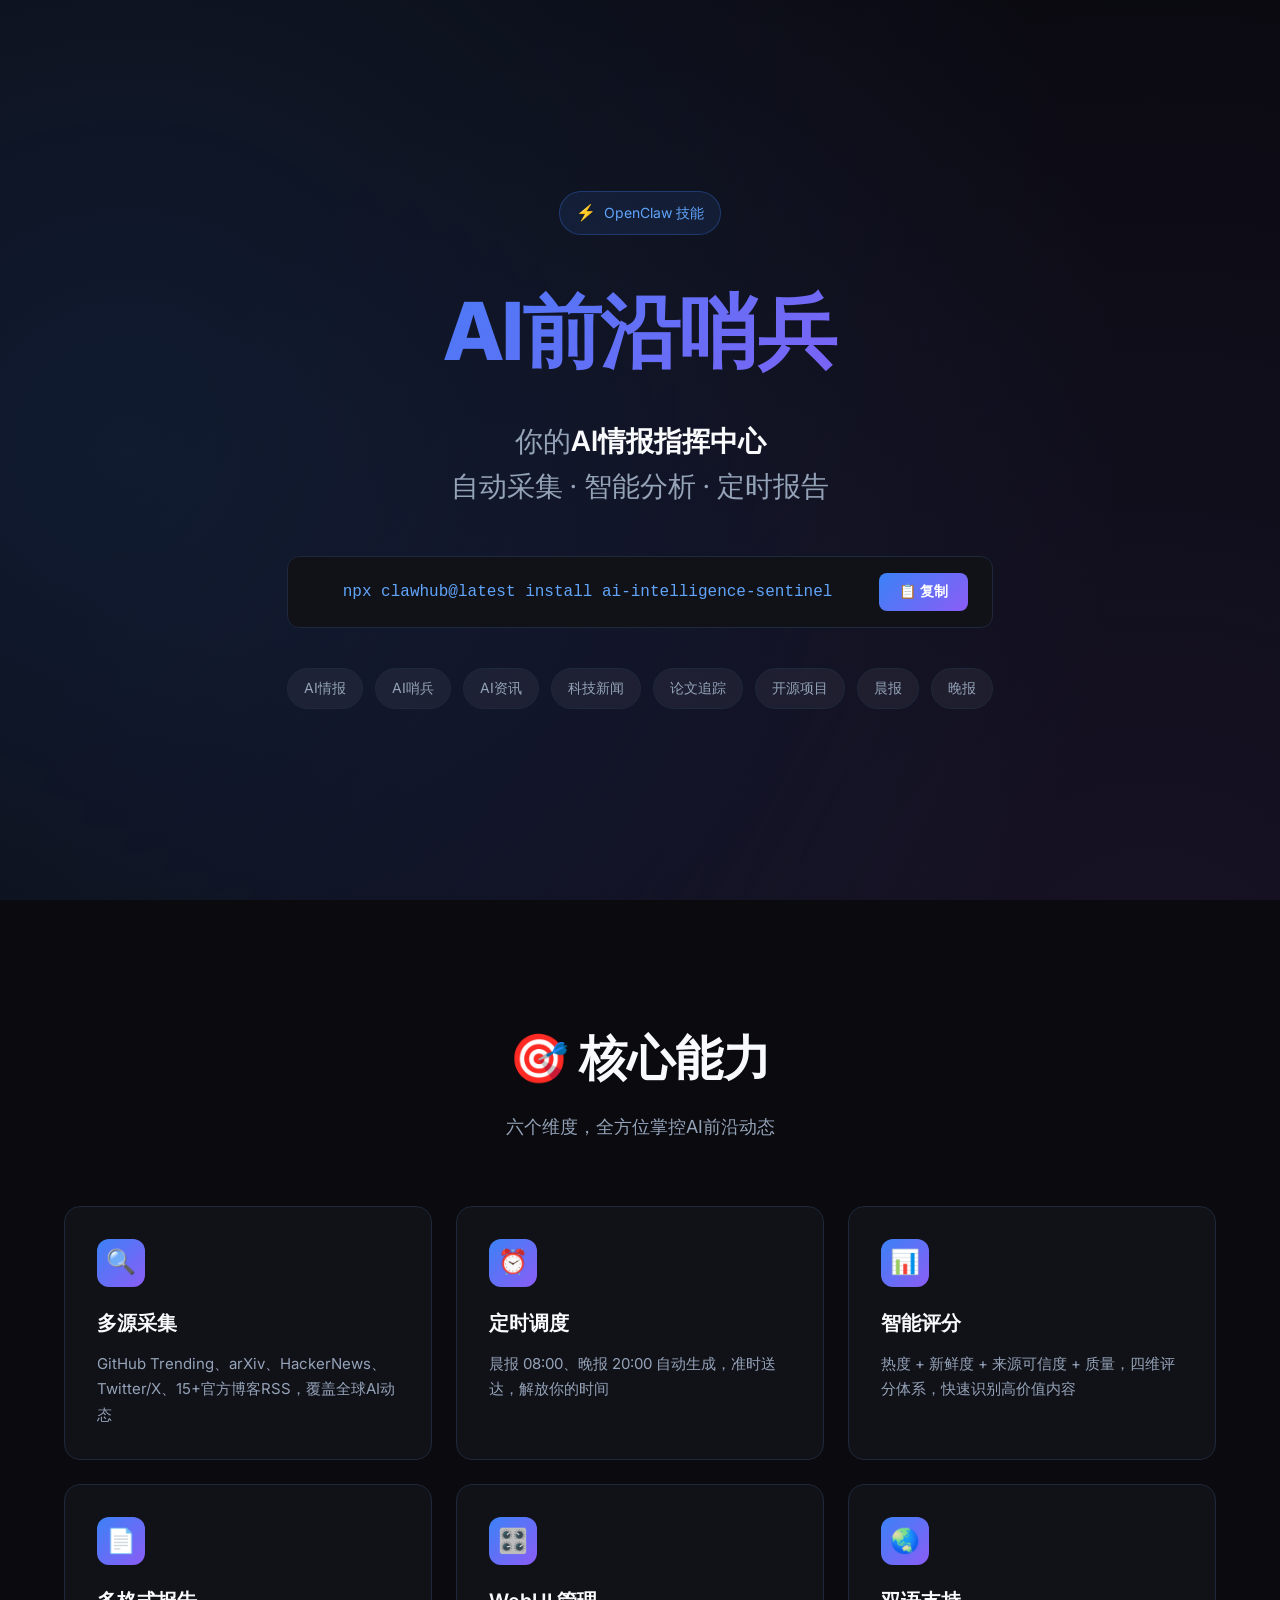
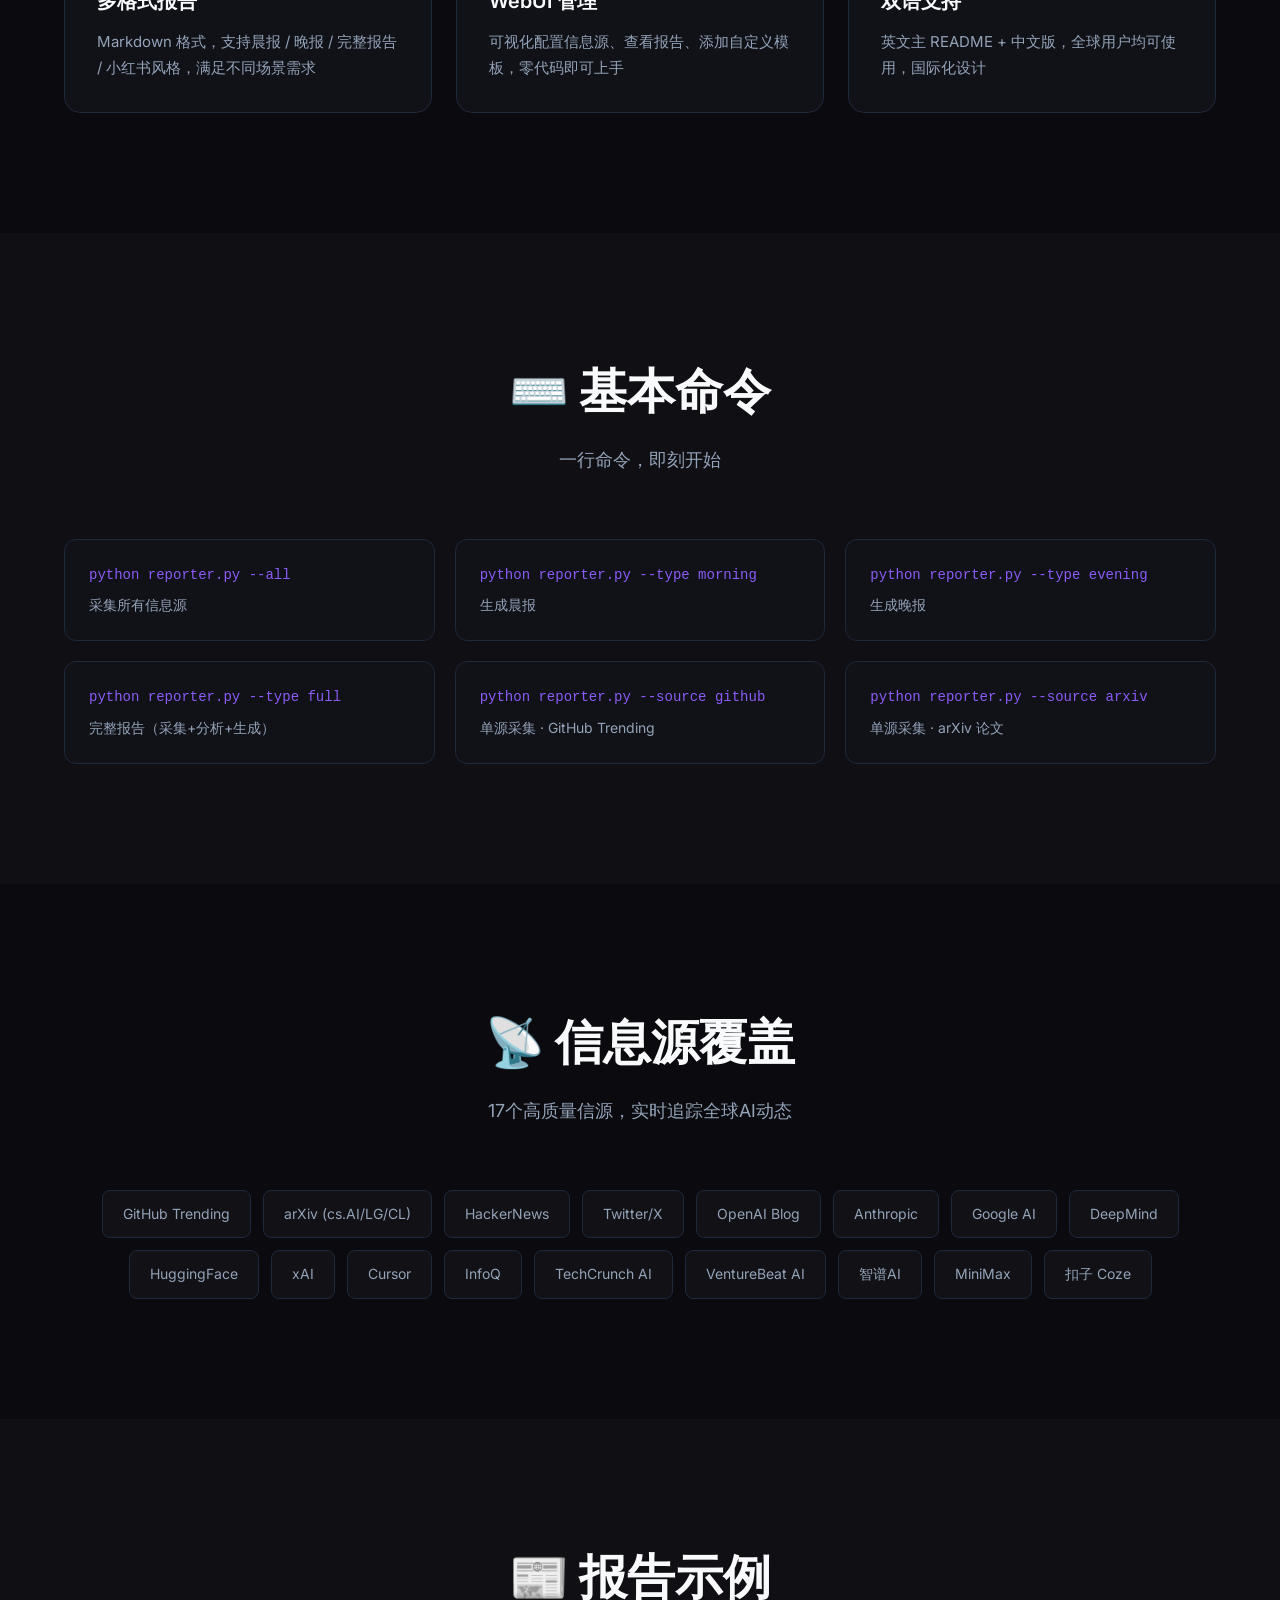
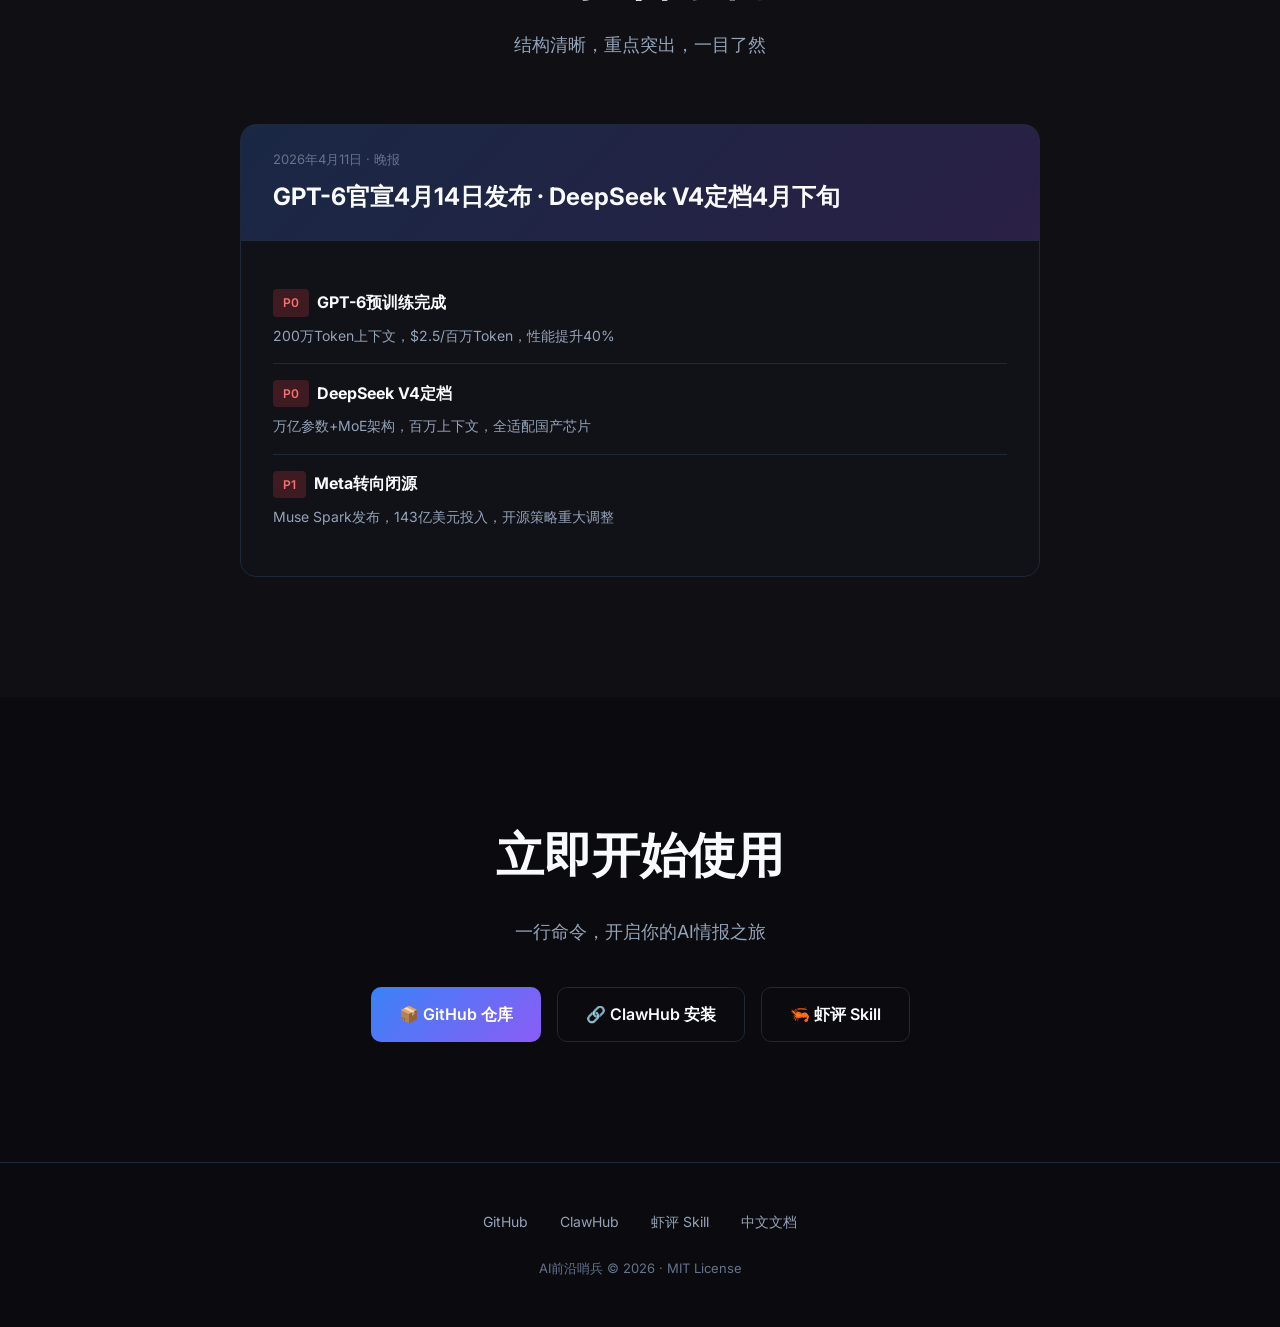
==== docs/index.html @ e9c7ef4a "feat: 添加大师级设计展示页 - 深色科技风格，蓝紫渐变主题 - 响应式布局，移动端适配 - 交互细节：复制按钮、滚动渐入动画 - 面向多角色：CEO看价值、产品看功能、开发看命令 - 报告示例预" ====
<!DOCTYPE html>
<html lang="zh-CN">
<head>
    <meta charset="UTF-8">
    <meta name="viewport" content="width=device-width, initial-scale=1.0">
    <title>AI前沿哨兵 - 你的AI情报指挥中心</title>
    <link rel="preconnect" href="https://fonts.googleapis.com">
    <link rel="preconnect" href="https://fonts.gstatic.com" crossorigin>
    <link href="https://fonts.googleapis.com/css2?family=Inter:wght@400;500;600;700;800&display=swap" rel="stylesheet">
    <style>
        * {
            margin: 0;
            padding: 0;
            box-sizing: border-box;
        }

        :root {
            --primary: #3b82f6;
            --primary-light: #60a5fa;
            --accent: #8b5cf6;
            --bg-dark: #0a0a0f;
            --bg-card: #111118;
            --bg-card-hover: #1a1a24;
            --text-primary: #f8fafc;
            --text-secondary: #94a3b8;
            --text-muted: #64748b;
            --border: #1e293b;
            --gradient: linear-gradient(135deg, #3b82f6 0%, #8b5cf6 100%);
        }

        body {
            font-family: 'Inter', -apple-system, BlinkMacSystemFont, 'Segoe UI', sans-serif;
            background: var(--bg-dark);
            color: var(--text-primary);
            line-height: 1.6;
            overflow-x: hidden;
        }

        /* Animated background */
        .bg-gradient {
            position: fixed;
            top: 0;
            left: 0;
            width: 100%;
            height: 100%;
            pointer-events: none;
            z-index: 0;
            overflow: hidden;
        }

        .bg-gradient::before {
            content: '';
            position: absolute;
            top: -50%;
            left: -50%;
            width: 200%;
            height: 200%;
            background: radial-gradient(circle at 30% 50%, rgba(59, 130, 246, 0.15) 0%, transparent 50%),
                        radial-gradient(circle at 70% 80%, rgba(139, 92, 246, 0.1) 0%, transparent 50%);
            animation: rotate 30s linear infinite;
        }

        @keyframes rotate {
            from { transform: rotate(0deg); }
            to { transform: rotate(360deg); }
        }

        /* Container */
        .container {
            max-width: 1200px;
            margin: 0 auto;
            padding: 0 24px;
            position: relative;
            z-index: 1;
        }

        /* Hero Section */
        .hero {
            min-height: 100vh;
            display: flex;
            flex-direction: column;
            justify-content: center;
            align-items: center;
            text-align: center;
            padding: 80px 0;
        }

        .hero-badge {
            display: inline-flex;
            align-items: center;
            gap: 8px;
            padding: 8px 16px;
            background: rgba(59, 130, 246, 0.1);
            border: 1px solid rgba(59, 130, 246, 0.3);
            border-radius: 9999px;
            font-size: 14px;
            color: var(--primary-light);
            margin-bottom: 32px;
            animation: fadeInUp 0.6s ease-out;
        }

        .hero-badge::before {
            content: '⚡';
            font-size: 16px;
        }

        .hero h1 {
            font-size: clamp(48px, 8vw, 80px);
            font-weight: 800;
            letter-spacing: -0.02em;
            margin-bottom: 24px;
            background: var(--gradient);
            -webkit-background-clip: text;
            -webkit-text-fill-color: transparent;
            background-clip: text;
            animation: fadeInUp 0.6s ease-out 0.1s both;
        }

        .hero-subtitle {
            font-size: clamp(20px, 3vw, 28px);
            color: var(--text-secondary);
            margin-bottom: 48px;
            animation: fadeInUp 0.6s ease-out 0.2s both;
        }

        .hero-subtitle span {
            color: var(--text-primary);
            font-weight: 600;
        }

        /* Install Command */
        .install-command {
            background: var(--bg-card);
            border: 1px solid var(--border);
            border-radius: 12px;
            padding: 16px 24px;
            display: flex;
            align-items: center;
            gap: 16px;
            margin-bottom: 40px;
            animation: fadeInUp 0.6s ease-out 0.3s both;
            transition: all 0.3s ease;
        }

        .install-command:hover {
            border-color: var(--primary);
            box-shadow: 0 0 30px rgba(59, 130, 246, 0.2);
        }

        .install-command code {
            font-family: 'SF Mono', Monaco, 'Courier New', monospace;
            font-size: 16px;
            color: var(--primary-light);
            flex: 1;
        }

        .copy-btn {
            background: var(--gradient);
            border: none;
            color: white;
            padding: 10px 20px;
            border-radius: 8px;
            font-size: 14px;
            font-weight: 600;
            cursor: pointer;
            transition: all 0.3s ease;
            display: flex;
            align-items: center;
            gap: 6px;
        }

        .copy-btn:hover {
            transform: translateY(-2px);
            box-shadow: 0 8px 20px rgba(59, 130, 246, 0.3);
        }

        .copy-btn.copied {
            background: #10b981;
        }

        /* Tags */
        .tags {
            display: flex;
            flex-wrap: wrap;
            gap: 12px;
            justify-content: center;
            animation: fadeInUp 0.6s ease-out 0.4s both;
        }

        .tag {
            padding: 8px 16px;
            background: rgba(255, 255, 255, 0.05);
            border: 1px solid var(--border);
            border-radius: 9999px;
            font-size: 14px;
            color: var(--text-secondary);
            transition: all 0.3s ease;
        }

        .tag:hover {
            background: rgba(59, 130, 246, 0.1);
            border-color: var(--primary);
            color: var(--primary-light);
        }

        /* Section */
        .section {
            padding: 120px 0;
        }

        .section-title {
            text-align: center;
            margin-bottom: 64px;
        }

        .section-title h2 {
            font-size: clamp(32px, 5vw, 48px);
            font-weight: 700;
            margin-bottom: 16px;
        }

        .section-title p {
            color: var(--text-secondary);
            font-size: 18px;
        }

        /* Features Grid */
        .features-grid {
            display: grid;
            grid-template-columns: repeat(auto-fit, minmax(320px, 1fr));
            gap: 24px;
        }

        .feature-card {
            background: var(--bg-card);
            border: 1px solid var(--border);
            border-radius: 16px;
            padding: 32px;
            transition: all 0.3s ease;
            position: relative;
            overflow: hidden;
        }

        .feature-card::before {
            content: '';
            position: absolute;
            top: 0;
            left: 0;
            right: 0;
            height: 3px;
            background: var(--gradient);
            transform: scaleX(0);
            transition: transform 0.3s ease;
        }

        .feature-card:hover {
            background: var(--bg-card-hover);
            border-color: rgba(59, 130, 246, 0.3);
            transform: translateY(-4px);
        }

        .feature-card:hover::before {
            transform: scaleX(1);
        }

        .feature-icon {
            width: 48px;
            height: 48px;
            background: var(--gradient);
            border-radius: 12px;
            display: flex;
            align-items: center;
            justify-content: center;
            font-size: 24px;
            margin-bottom: 20px;
        }

        .feature-card h3 {
            font-size: 20px;
            font-weight: 600;
            margin-bottom: 12px;
        }

        .feature-card p {
            color: var(--text-secondary);
            font-size: 15px;
            line-height: 1.7;
        }

        /* Commands */
        .commands-grid {
            display: grid;
            grid-template-columns: repeat(auto-fit, minmax(280px, 1fr));
            gap: 20px;
        }

        .command-item {
            background: var(--bg-card);
            border: 1px solid var(--border);
            border-radius: 12px;
            padding: 24px;
            transition: all 0.3s ease;
        }

        .command-item:hover {
            border-color: var(--primary);
        }

        .command-item code {
            display: block;
            font-family: 'SF Mono', Monaco, 'Courier New', monospace;
            font-size: 14px;
            color: var(--accent);
            margin-bottom: 8px;
        }

        .command-item p {
            color: var(--text-secondary);
            font-size: 14px;
        }

        /* Sources */
        .sources {
            display: flex;
            flex-wrap: wrap;
            gap: 12px;
            justify-content: center;
            margin-top: 48px;
        }

        .source-badge {
            padding: 12px 20px;
            background: rgba(255, 255, 255, 0.03);
            border: 1px solid var(--border);
            border-radius: 8px;
            font-size: 14px;
            color: var(--text-secondary);
            transition: all 0.3s ease;
        }

        .source-badge:hover {
            background: rgba(59, 130, 246, 0.1);
            border-color: var(--primary);
            color: var(--text-primary);
        }

        /* Report Preview */
        .report-preview {
            background: var(--bg-card);
            border: 1px solid var(--border);
            border-radius: 16px;
            overflow: hidden;
            max-width: 800px;
            margin: 0 auto;
        }

        .report-header {
            background: linear-gradient(135deg, rgba(59, 130, 246, 0.2), rgba(139, 92, 246, 0.2));
            padding: 24px 32px;
            border-bottom: 1px solid var(--border);
        }

        .report-date {
            font-size: 13px;
            color: var(--text-muted);
            margin-bottom: 8px;
        }

        .report-title {
            font-size: 24px;
            font-weight: 700;
        }

        .report-content {
            padding: 32px;
        }

        .report-item {
            padding: 16px 0;
            border-bottom: 1px solid var(--border);
        }

        .report-item:last-child {
            border-bottom: none;
        }

        .report-item h4 {
            font-size: 16px;
            margin-bottom: 8px;
            display: flex;
            align-items: center;
            gap: 8px;
        }

        .report-item p {
            color: var(--text-secondary);
            font-size: 14px;
            line-height: 1.6;
        }

        .priority-badge {
            display: inline-block;
            padding: 4px 10px;
            background: rgba(239, 68, 68, 0.2);
            color: #f87171;
            border-radius: 4px;
            font-size: 12px;
            font-weight: 600;
        }

        /* CTA Section */
        .cta-section {
            text-align: center;
            padding: 120px 0;
        }

        .cta-section h2 {
            font-size: clamp(32px, 5vw, 48px);
            font-weight: 700;
            margin-bottom: 24px;
        }

        .cta-section p {
            color: var(--text-secondary);
            font-size: 18px;
            margin-bottom: 40px;
        }

        .cta-buttons {
            display: flex;
            gap: 16px;
            justify-content: center;
            flex-wrap: wrap;
        }

        .btn {
            display: inline-flex;
            align-items: center;
            gap: 8px;
            padding: 14px 28px;
            border-radius: 10px;
            font-size: 16px;
            font-weight: 600;
            text-decoration: none;
            transition: all 0.3s ease;
        }

        .btn-primary {
            background: var(--gradient);
            color: white;
        }

        .btn-primary:hover {
            transform: translateY(-2px);
            box-shadow: 0 12px 30px rgba(59, 130, 246, 0.3);
        }

        .btn-secondary {
            background: transparent;
            color: var(--text-primary);
            border: 1px solid var(--border);
        }

        .btn-secondary:hover {
            background: var(--bg-card);
            border-color: var(--primary);
        }

        /* Footer */
        .footer {
            border-top: 1px solid var(--border);
            padding: 48px 0;
            text-align: center;
        }

        .footer-links {
            display: flex;
            gap: 32px;
            justify-content: center;
            margin-bottom: 24px;
            flex-wrap: wrap;
        }

        .footer-links a {
            color: var(--text-secondary);
            text-decoration: none;
            font-size: 14px;
            transition: color 0.3s ease;
        }

        .footer-links a:hover {
            color: var(--primary-light);
        }

        .footer-copy {
            color: var(--text-muted);
            font-size: 13px;
        }

        /* Animations */
        @keyframes fadeInUp {
            from {
                opacity: 0;
                transform: translateY(20px);
            }
            to {
                opacity: 1;
                transform: translateY(0);
            }
        }

        .fade-in {
            opacity: 0;
            transform: translateY(20px);
            transition: all 0.6s ease-out;
        }

        .fade-in.visible {
            opacity: 1;
            transform: translateY(0);
        }

        /* Responsive */
        @media (max-width: 768px) {
            .hero {
                padding: 60px 0;
            }

            .section {
                padding: 80px 0;
            }

            .install-command {
                flex-direction: column;
                text-align: center;
            }

            .install-command code {
                font-size: 14px;
                word-break: break-all;
            }

            .features-grid {
                grid-template-columns: 1fr;
            }

            .report-preview {
                margin: 0 -12px;
                border-radius: 0;
            }
        }
    </style>
</head>
<body>
    <div class="bg-gradient"></div>

    <!-- Hero Section -->
    <section class="hero">
        <div class="container">
            <div class="hero-badge">OpenClaw 技能</div>
            <h1>AI前沿哨兵</h1>
            <p class="hero-subtitle">
                你的<span>AI情报指挥中心</span><br>
                自动采集 · 智能分析 · 定时报告
            </p>
            <div class="install-command">
                <code>npx clawhub@latest install ai-intelligence-sentinel</code>
                <button class="copy-btn" onclick="copyCommand()">
                    <span id="copyText">📋 复制</span>
                </button>
            </div>
            <div class="tags">
                <span class="tag">AI情报</span>
                <span class="tag">AI哨兵</span>
                <span class="tag">AI资讯</span>
                <span class="tag">科技新闻</span>
                <span class="tag">论文追踪</span>
                <span class="tag">开源项目</span>
                <span class="tag">晨报</span>
                <span class="tag">晚报</span>
            </div>
        </div>
    </section>

    <!-- Features Section -->
    <section class="section">
        <div class="container">
            <div class="section-title fade-in">
                <h2>🎯 核心能力</h2>
                <p>六个维度，全方位掌控AI前沿动态</p>
            </div>
            <div class="features-grid">
                <div class="feature-card fade-in">
                    <div class="feature-icon">🔍</div>
                    <h3>多源采集</h3>
                    <p>GitHub Trending、arXiv、HackerNews、Twitter/X、15+官方博客RSS，覆盖全球AI动态</p>
                </div>
                <div class="feature-card fade-in">
                    <div class="feature-icon">⏰</div>
                    <h3>定时调度</h3>
                    <p>晨报 08:00、晚报 20:00 自动生成，准时送达，解放你的时间</p>
                </div>
                <div class="feature-card fade-in">
                    <div class="feature-icon">📊</div>
                    <h3>智能评分</h3>
                    <p>热度 + 新鲜度 + 来源可信度 + 质量，四维评分体系，快速识别高价值内容</p>
                </div>
                <div class="feature-card fade-in">
                    <div class="feature-icon">📄</div>
                    <h3>多格式报告</h3>
                    <p>Markdown 格式，支持晨报 / 晚报 / 完整报告 / 小红书风格，满足不同场景需求</p>
                </div>
                <div class="feature-card fade-in">
                    <div class="feature-icon">🎛️</div>
                    <h3>WebUI 管理</h3>
                    <p>可视化配置信息源、查看报告、添加自定义模板，零代码即可上手</p>
                </div>
                <div class="feature-card fade-in">
                    <div class="feature-icon">🌏</div>
                    <h3>双语支持</h3>
                    <p>英文主 README + 中文版，全球用户均可使用，国际化设计</p>
                </div>
            </div>
        </div>
    </section>

    <!-- Commands Section -->
    <section class="section" style="background: rgba(255,255,255,0.02);">
        <div class="container">
            <div class="section-title fade-in">
                <h2>⌨️ 基本命令</h2>
                <p>一行命令，即刻开始</p>
            </div>
            <div class="commands-grid">
                <div class="command-item fade-in">
                    <code>python reporter.py --all</code>
                    <p>采集所有信息源</p>
                </div>
                <div class="command-item fade-in">
                    <code>python reporter.py --type morning</code>
                    <p>生成晨报</p>
                </div>
                <div class="command-item fade-in">
                    <code>python reporter.py --type evening</code>
                    <p>生成晚报</p>
                </div>
                <div class="command-item fade-in">
                    <code>python reporter.py --type full</code>
                    <p>完整报告（采集+分析+生成）</p>
                </div>
                <div class="command-item fade-in">
                    <code>python reporter.py --source github</code>
                    <p>单源采集 · GitHub Trending</p>
                </div>
                <div class="command-item fade-in">
                    <code>python reporter.py --source arxiv</code>
                    <p>单源采集 · arXiv 论文</p>
                </div>
            </div>
        </div>
    </section>

    <!-- Sources Section -->
    <section class="section">
        <div class="container">
            <div class="section-title fade-in">
                <h2>📡 信息源覆盖</h2>
                <p>17个高质量信源，实时追踪全球AI动态</p>
            </div>
            <div class="sources fade-in">
                <span class="source-badge">GitHub Trending</span>
                <span class="source-badge">arXiv (cs.AI/LG/CL)</span>
                <span class="source-badge">HackerNews</span>
                <span class="source-badge">Twitter/X</span>
                <span class="source-badge">OpenAI Blog</span>
                <span class="source-badge">Anthropic</span>
                <span class="source-badge">Google AI</span>
                <span class="source-badge">DeepMind</span>
                <span class="source-badge">HuggingFace</span>
                <span class="source-badge">xAI</span>
                <span class="source-badge">Cursor</span>
                <span class="source-badge">InfoQ</span>
                <span class="source-badge">TechCrunch AI</span>
                <span class="source-badge">VentureBeat AI</span>
                <span class="source-badge">智谱AI</span>
                <span class="source-badge">MiniMax</span>
                <span class="source-badge">扣子 Coze</span>
            </div>
        </div>
    </section>

    <!-- Report Preview -->
    <section class="section" style="background: rgba(255,255,255,0.02);">
        <div class="container">
            <div class="section-title fade-in">
                <h2>📰 报告示例</h2>
                <p>结构清晰，重点突出，一目了然</p>
            </div>
            <div class="report-preview fade-in">
                <div class="report-header">
                    <div class="report-date">2026年4月11日 · 晚报</div>
                    <div class="report-title">GPT-6官宣4月14日发布 · DeepSeek V4定档4月下旬</div>
                </div>
                <div class="report-content">
                    <div class="report-item">
                        <h4><span class="priority-badge">P0</span> GPT-6预训练完成</h4>
                        <p>200万Token上下文，$2.5/百万Token，性能提升40%</p>
                    </div>
                    <div class="report-item">
                        <h4><span class="priority-badge">P0</span> DeepSeek V4定档</h4>
                        <p>万亿参数+MoE架构，百万上下文，全适配国产芯片</p>
                    </div>
                    <div class="report-item">
                        <h4><span class="priority-badge">P1</span> Meta转向闭源</h4>
                        <p>Muse Spark发布，143亿美元投入，开源策略重大调整</p>
                    </div>
                </div>
            </div>
        </div>
    </section>

    <!-- CTA Section -->
    <section class="cta-section">
        <div class="container">
            <h2 class="fade-in">立即开始使用</h2>
            <p class="fade-in">一行命令，开启你的AI情报之旅</p>
            <div class="cta-buttons fade-in">
                <a href="https://github.com/xiaopengs/ai-sentinel" class="btn btn-primary" target="_blank">
                    📦 GitHub 仓库
                </a>
                <a href="https://clawhub.ai/skills/ai-intelligence-sentinel" class="btn btn-secondary" target="_blank">
                    🔗 ClawHub 安装
                </a>
                <a href="https://xiaping.coze.site/skill/08037f81-1e91-4115-80ad-2e2c1d0681d2" class="btn btn-secondary" target="_blank">
                    🦐 虾评 Skill
                </a>
            </div>
        </div>
    </section>

    <!-- Footer -->
    <footer class="footer">
        <div class="container">
            <div class="footer-links">
                <a href="https://github.com/xiaopengs/ai-sentinel" target="_blank">GitHub</a>
                <a href="https://clawhub.ai/skills/ai-intelligence-sentinel" target="_blank">ClawHub</a>
                <a href="https://xiaping.coze.site/skill/08037f81-1e91-4115-80ad-2e2c1d0681d2" target="_blank">虾评 Skill</a>
                <a href="https://github.com/xiaopengs/ai-sentinel/blob/main/README_CN.md" target="_blank">中文文档</a>
            </div>
            <p class="footer-copy">AI前沿哨兵 © 2026 · MIT License</p>
        </div>
    </footer>

    <script>
        // Copy command
        function copyCommand() {
            const command = 'npx clawhub@latest install ai-intelligence-sentinel';
            navigator.clipboard.writeText(command).then(() => {
                const btn = document.querySelector('.copy-btn');
                const text = document.getElementById('copyText');
                text.textContent = '✓ 已复制';
                btn.classList.add('copied');
                setTimeout(() => {
                    text.textContent = '📋 复制';
                    btn.classList.remove('copied');
                }, 2000);
            });
        }

        // Intersection Observer for fade-in animations
        const observer = new IntersectionObserver((entries) => {
            entries.forEach(entry => {
                if (entry.isIntersecting) {
                    entry.target.classList.add('visible');
                }
            });
        }, {
            threshold: 0.1,
            rootMargin: '0px 0px -50px 0px'
        });

        document.querySelectorAll('.fade-in').forEach(el => {
            observer.observe(el);
        });

        // Smooth scroll
        document.querySelectorAll('a[href^="#"]').forEach(anchor => {
            anchor.addEventListener('click', function (e) {
                e.preventDefault();
                const target = document.querySelector(this.getAttribute('href'));
                if (target) {
                    target.scrollIntoView({
                        behavior: 'smooth',
                        block: 'start'
                    });
                }
            });
        });
    </script>
</body>
</html>
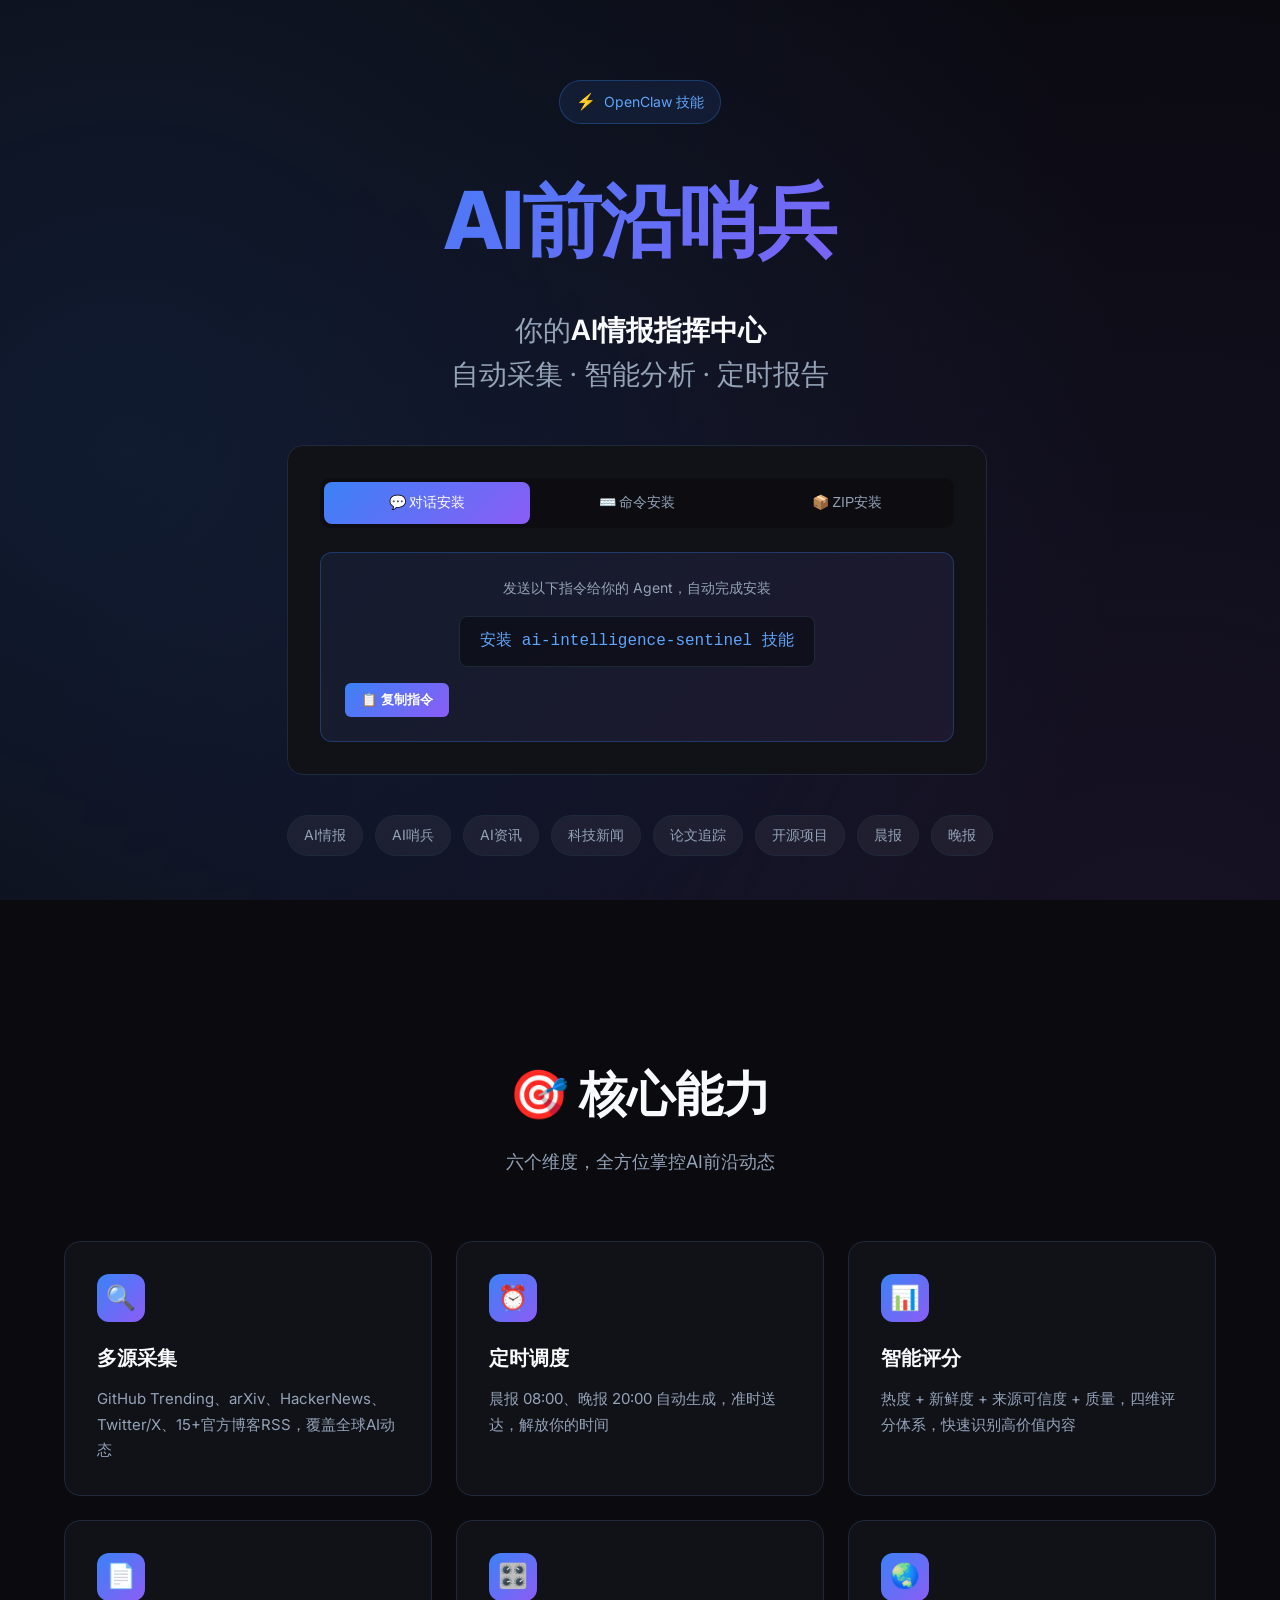
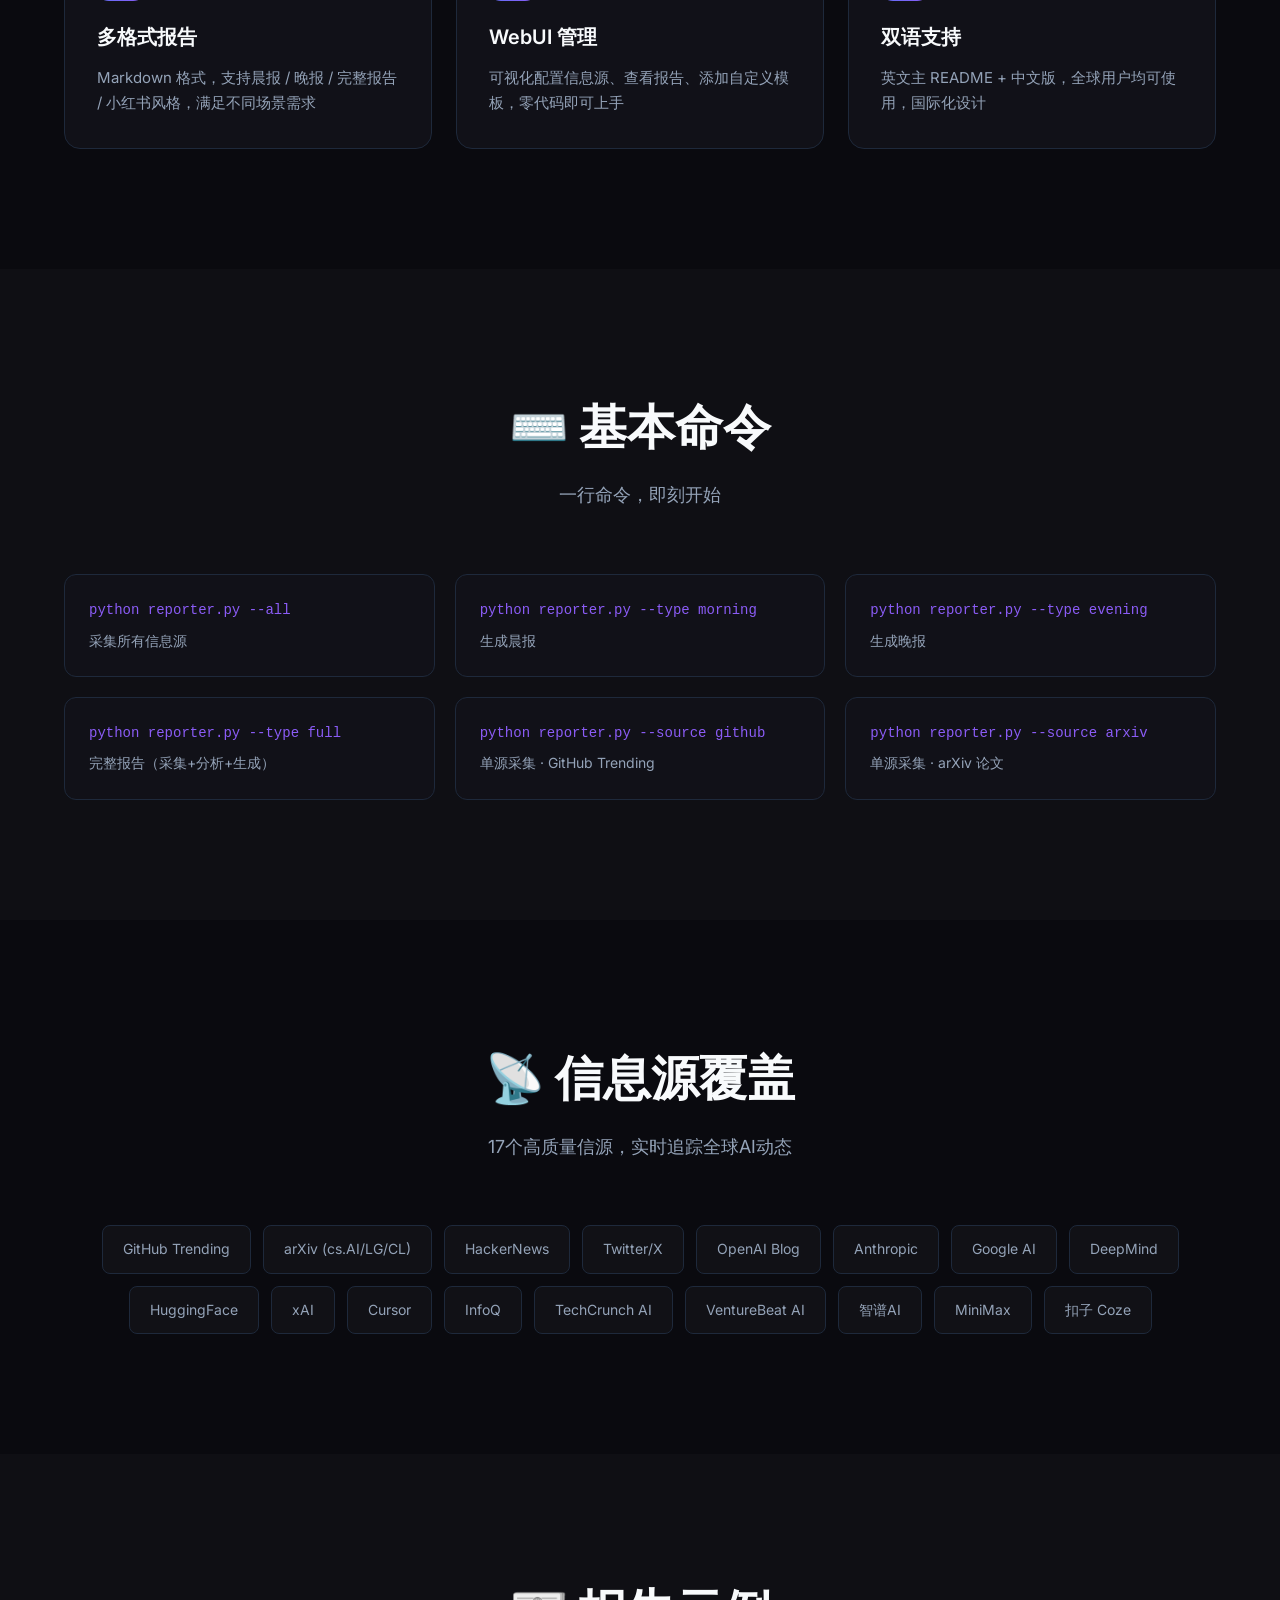
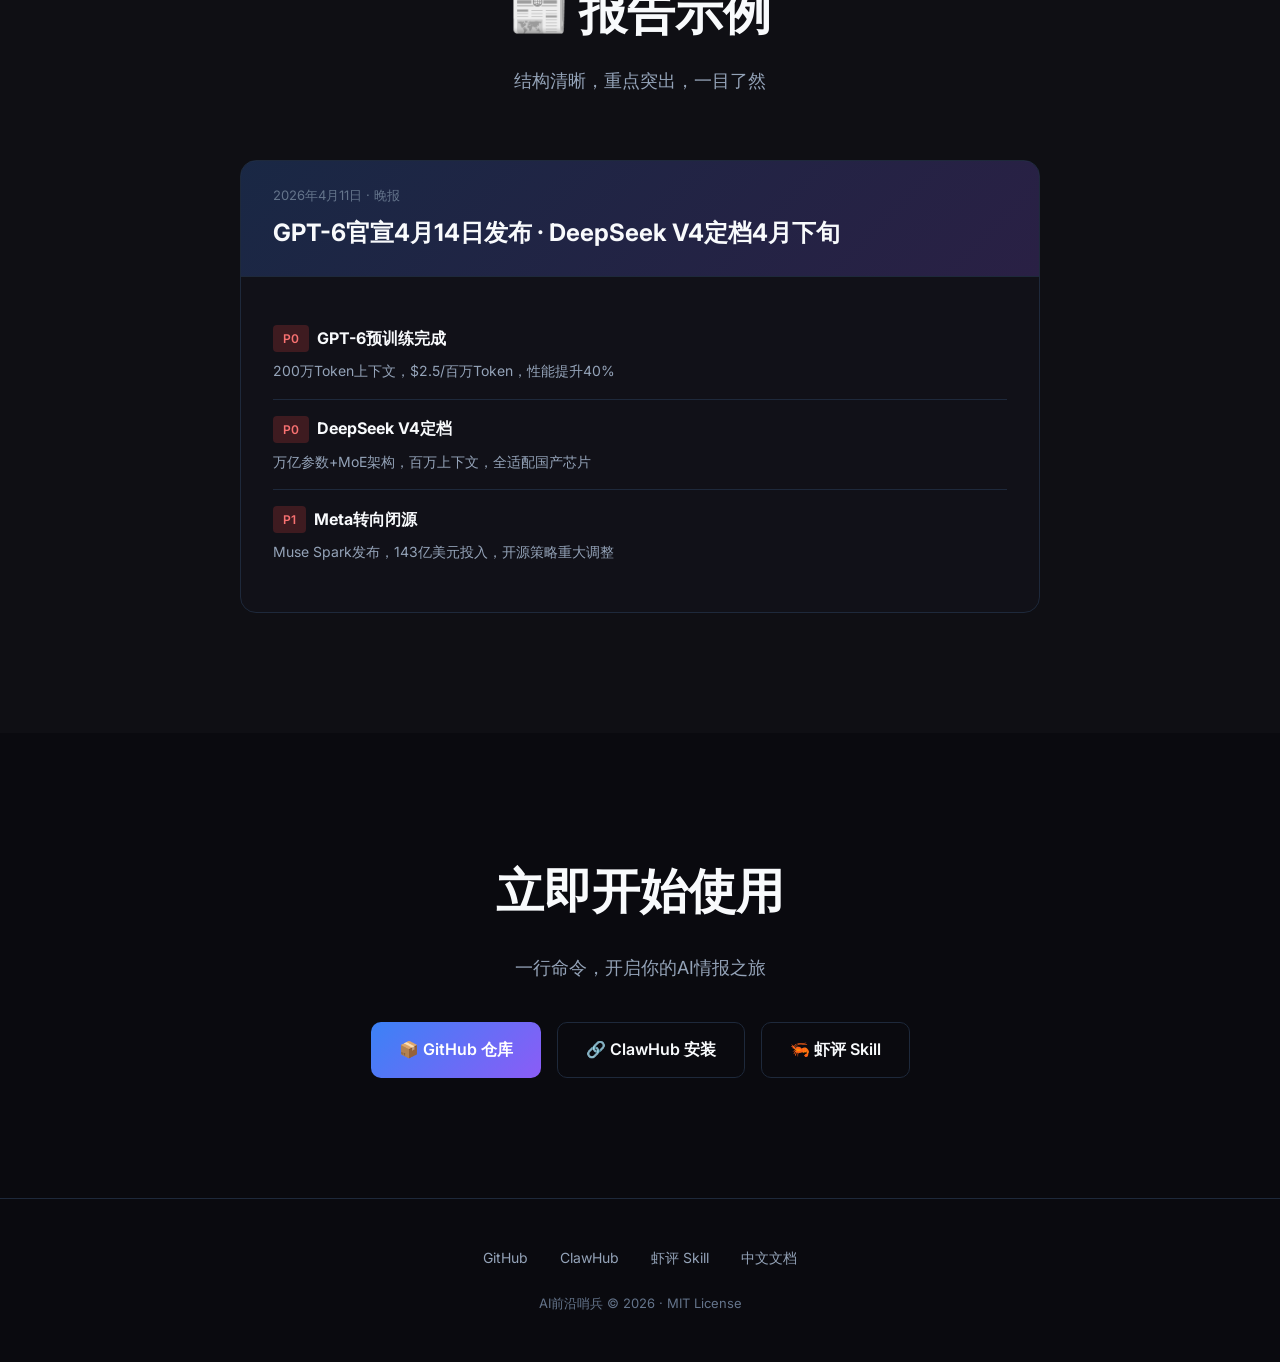
==== commit 68ef2324: "feat: 优化展示页安装方式 - 三种安装方式：对话安装、命令安装、ZIP安装 - 修复复制功能，兼容所有浏览器 - 参考SkillHub设计风格 - Tab切换交互优化" ====
--- a/docs/index.html
+++ b/docs/index.html
@@ -18,6 +18,7 @@
             --primary: #3b82f6;
             --primary-light: #60a5fa;
             --accent: #8b5cf6;
+            --success: #10b981;
             --bg-dark: #0a0a0f;
             --bg-card: #111118;
             --bg-card-hover: #1a1a24;
@@ -128,54 +129,191 @@
             font-weight: 600;
         }
 
-        /* Install Command */
-        .install-command {
+        /* Install Section */
+        .install-section {
             background: var(--bg-card);
             border: 1px solid var(--border);
-            border-radius: 12px;
-            padding: 16px 24px;
-            display: flex;
-            align-items: center;
-            gap: 16px;
+            border-radius: 16px;
+            padding: 32px;
             margin-bottom: 40px;
+            width: 100%;
+            max-width: 700px;
             animation: fadeInUp 0.6s ease-out 0.3s both;
+        }
+
+        .install-tabs {
+            display: flex;
+            gap: 4px;
+            background: rgba(0, 0, 0, 0.3);
+            padding: 4px;
+            border-radius: 10px;
+            margin-bottom: 24px;
+        }
+
+        .install-tab {
+            flex: 1;
+            padding: 12px 16px;
+            background: transparent;
+            border: none;
+            color: var(--text-secondary);
+            font-size: 14px;
+            font-weight: 500;
+            cursor: pointer;
+            border-radius: 8px;
             transition: all 0.3s ease;
-        }
-
-        .install-command:hover {
-            border-color: var(--primary);
-            box-shadow: 0 0 30px rgba(59, 130, 246, 0.2);
-        }
-
-        .install-command code {
+            display: flex;
+            align-items: center;
+            justify-content: center;
+            gap: 8px;
+        }
+
+        .install-tab:hover {
+            color: var(--text-primary);
+        }
+
+        .install-tab.active {
+            background: var(--gradient);
+            color: white;
+        }
+
+        .install-content {
+            display: none;
+        }
+
+        .install-content.active {
+            display: block;
+        }
+
+        .install-command-box {
+            background: rgba(0, 0, 0, 0.4);
+            border: 1px solid var(--border);
+            border-radius: 10px;
+            padding: 16px 20px;
+            display: flex;
+            align-items: center;
+            gap: 12px;
+            margin-bottom: 16px;
+        }
+
+        .install-command-box code {
             font-family: 'SF Mono', Monaco, 'Courier New', monospace;
-            font-size: 16px;
+            font-size: 14px;
             color: var(--primary-light);
             flex: 1;
+            word-break: break-all;
         }
 
         .copy-btn {
             background: var(--gradient);
             border: none;
             color: white;
-            padding: 10px 20px;
-            border-radius: 8px;
-            font-size: 14px;
+            padding: 8px 16px;
+            border-radius: 6px;
+            font-size: 13px;
             font-weight: 600;
             cursor: pointer;
             transition: all 0.3s ease;
             display: flex;
             align-items: center;
             gap: 6px;
+            white-space: nowrap;
         }
 
         .copy-btn:hover {
-            transform: translateY(-2px);
-            box-shadow: 0 8px 20px rgba(59, 130, 246, 0.3);
+            transform: translateY(-1px);
+            box-shadow: 0 4px 12px rgba(59, 130, 246, 0.3);
         }
 
         .copy-btn.copied {
-            background: #10b981;
+            background: var(--success);
+        }
+
+        .install-note {
+            font-size: 13px;
+            color: var(--text-muted);
+            display: flex;
+            align-items: center;
+            gap: 6px;
+        }
+
+        .install-note::before {
+            content: '💡';
+        }
+
+        /* Chat Install */
+        .chat-install-box {
+            background: linear-gradient(135deg, rgba(59, 130, 246, 0.1), rgba(139, 92, 246, 0.1));
+            border: 1px solid rgba(59, 130, 246, 0.3);
+            border-radius: 12px;
+            padding: 24px;
+            text-align: center;
+        }
+
+        .chat-install-box p {
+            color: var(--text-secondary);
+            font-size: 14px;
+            margin-bottom: 16px;
+        }
+
+        .chat-command {
+            display: inline-block;
+            background: rgba(0, 0, 0, 0.4);
+            border: 1px solid var(--border);
+            border-radius: 8px;
+            padding: 12px 20px;
+            font-family: 'SF Mono', Monaco, 'Courier New', monospace;
+            font-size: 16px;
+            color: var(--primary-light);
+            margin-bottom: 16px;
+        }
+
+        /* ZIP Install */
+        .zip-install-list {
+            display: flex;
+            flex-direction: column;
+            gap: 12px;
+        }
+
+        .zip-install-item {
+            display: flex;
+            align-items: center;
+            justify-content: space-between;
+            padding: 16px;
+            background: rgba(0, 0, 0, 0.2);
+            border: 1px solid var(--border);
+            border-radius: 10px;
+            transition: all 0.3s ease;
+        }
+
+        .zip-install-item:hover {
+            border-color: var(--primary);
+        }
+
+        .zip-install-item .platform {
+            display: flex;
+            align-items: center;
+            gap: 12px;
+        }
+
+        .zip-install-item .platform-icon {
+            width: 40px;
+            height: 40px;
+            background: var(--gradient);
+            border-radius: 8px;
+            display: flex;
+            align-items: center;
+            justify-content: center;
+            font-size: 20px;
+        }
+
+        .zip-install-item .platform-name {
+            font-weight: 600;
+            font-size: 15px;
+        }
+
+        .zip-install-item .platform-url {
+            font-size: 12px;
+            color: var(--text-muted);
         }
 
         /* Tags */
@@ -530,14 +668,26 @@
                 padding: 80px 0;
             }
 
-            .install-command {
+            .install-section {
+                padding: 24px 16px;
+            }
+
+            .install-tabs {
+                flex-wrap: wrap;
+            }
+
+            .install-tab {
+                font-size: 13px;
+                padding: 10px 12px;
+            }
+
+            .install-command-box {
                 flex-direction: column;
                 text-align: center;
             }
 
-            .install-command code {
-                font-size: 14px;
-                word-break: break-all;
+            .install-command-box code {
+                font-size: 13px;
             }
 
             .features-grid {
@@ -547,6 +697,12 @@
             .report-preview {
                 margin: 0 -12px;
                 border-radius: 0;
+            }
+
+            .zip-install-item {
+                flex-direction: column;
+                text-align: center;
+                gap: 16px;
             }
         }
     </style>
@@ -563,12 +719,86 @@
                 你的<span>AI情报指挥中心</span><br>
                 自动采集 · 智能分析 · 定时报告
             </p>
-            <div class="install-command">
-                <code>npx clawhub@latest install ai-intelligence-sentinel</code>
-                <button class="copy-btn" onclick="copyCommand()">
-                    <span id="copyText">📋 复制</span>
-                </button>
-            </div>
+            
+            <!-- Install Section -->
+            <div class="install-section">
+                <div class="install-tabs">
+                    <button class="install-tab active" onclick="switchTab('chat')">
+                        💬 对话安装
+                    </button>
+                    <button class="install-tab" onclick="switchTab('command')">
+                        ⌨️ 命令安装
+                    </button>
+                    <button class="install-tab" onclick="switchTab('zip')">
+                        📦 ZIP安装
+                    </button>
+                </div>
+
+                <!-- Chat Install -->
+                <div id="chat-install" class="install-content active">
+                    <div class="chat-install-box">
+                        <p>发送以下指令给你的 Agent，自动完成安装</p>
+                        <div class="chat-command">安装 ai-intelligence-sentinel 技能</div>
+                        <button class="copy-btn" onclick="copyText('安装 ai-intelligence-sentinel 技能')">
+                            <span id="copyText-chat">📋 复制指令</span>
+                        </button>
+                    </div>
+                </div>
+
+                <!-- Command Install -->
+                <div id="command-install" class="install-content">
+                    <div class="install-command-box">
+                        <code>npx clawhub@latest install ai-intelligence-sentinel</code>
+                        <button class="copy-btn" onclick="copyText('npx clawhub@latest install ai-intelligence-sentinel')">
+                            <span id="copyText-command">📋 复制</span>
+                        </button>
+                    </div>
+                    <div class="install-note">需要 Node.js 18+ 环境，首次安装可能需要几分钟</div>
+                </div>
+
+                <!-- ZIP Install -->
+                <div id="zip-install" class="install-content">
+                    <div class="zip-install-list">
+                        <div class="zip-install-item">
+                            <div class="platform">
+                                <div class="platform-icon">🦞</div>
+                                <div>
+                                    <div class="platform-name">ClawHub</div>
+                                    <div class="platform-url">clawhub.ai/skills/ai-intelligence-sentinel</div>
+                                </div>
+                            </div>
+                            <button class="copy-btn" onclick="copyText('https://clawhub.ai/skills/ai-intelligence-sentinel')">
+                                🔗 打开
+                            </button>
+                        </div>
+                        <div class="zip-install-item">
+                            <div class="platform">
+                                <div class="platform-icon">🦐</div>
+                                <div>
+                                    <div class="platform-name">虾评 Skill</div>
+                                    <div class="platform-url">xiaping.coze.site</div>
+                                </div>
+                            </div>
+                            <button class="copy-btn" onclick="copyText('https://xiaping.coze.site/skill/08037f81-1e91-4115-80ad-2e2c1d0681d2')">
+                                🔗 打开
+                            </button>
+                        </div>
+                        <div class="zip-install-item">
+                            <div class="platform">
+                                <div class="platform-icon">🐙</div>
+                                <div>
+                                    <div class="platform-name">GitHub</div>
+                                    <div class="platform-url">github.com/xiaopengs/ai-sentinel</div>
+                                </div>
+                            </div>
+                            <button class="copy-btn" onclick="copyText('https://github.com/xiaopengs/ai-sentinel')">
+                                🔗 打开
+                            </button>
+                        </div>
+                    </div>
+                </div>
+            </div>
+
             <div class="tags">
                 <span class="tag">AI情报</span>
                 <span class="tag">AI哨兵</span>
@@ -752,19 +982,51 @@
     </footer>
 
     <script>
-        // Copy command
-        function copyCommand() {
-            const command = 'npx clawhub@latest install ai-intelligence-sentinel';
-            navigator.clipboard.writeText(command).then(() => {
-                const btn = document.querySelector('.copy-btn');
-                const text = document.getElementById('copyText');
-                text.textContent = '✓ 已复制';
-                btn.classList.add('copied');
-                setTimeout(() => {
-                    text.textContent = '📋 复制';
-                    btn.classList.remove('copied');
-                }, 2000);
-            });
+        // Tab switching
+        function switchTab(tab) {
+            // Update tabs
+            document.querySelectorAll('.install-tab').forEach(t => t.classList.remove('active'));
+            event.target.classList.add('active');
+            
+            // Update content
+            document.querySelectorAll('.install-content').forEach(c => c.classList.remove('active'));
+            document.getElementById(tab + '-install').classList.add('active');
+        }
+
+        // Copy function - works on all browsers
+        function copyText(text) {
+            // Create a temporary textarea
+            const textarea = document.createElement('textarea');
+            textarea.value = text;
+            textarea.style.position = 'fixed';
+            textarea.style.left = '-9999px';
+            textarea.style.top = '-9999px';
+            document.body.appendChild(textarea);
+            textarea.focus();
+            textarea.select();
+            
+            try {
+                const successful = document.execCommand('copy');
+                if (successful) {
+                    // Find the button that was clicked
+                    const btn = event.target.closest('.copy-btn');
+                    const span = btn.querySelector('span');
+                    const originalText = span.textContent;
+                    
+                    span.textContent = '✓ 已复制';
+                    btn.classList.add('copied');
+                    
+                    setTimeout(() => {
+                        span.textContent = originalText;
+                        btn.classList.remove('copied');
+                    }, 2000);
+                }
+            } catch (err) {
+                console.error('复制失败:', err);
+                alert('复制失败，请手动复制: ' + text);
+            }
+            
+            document.body.removeChild(textarea);
         }
 
         // Intersection Observer for fade-in animations
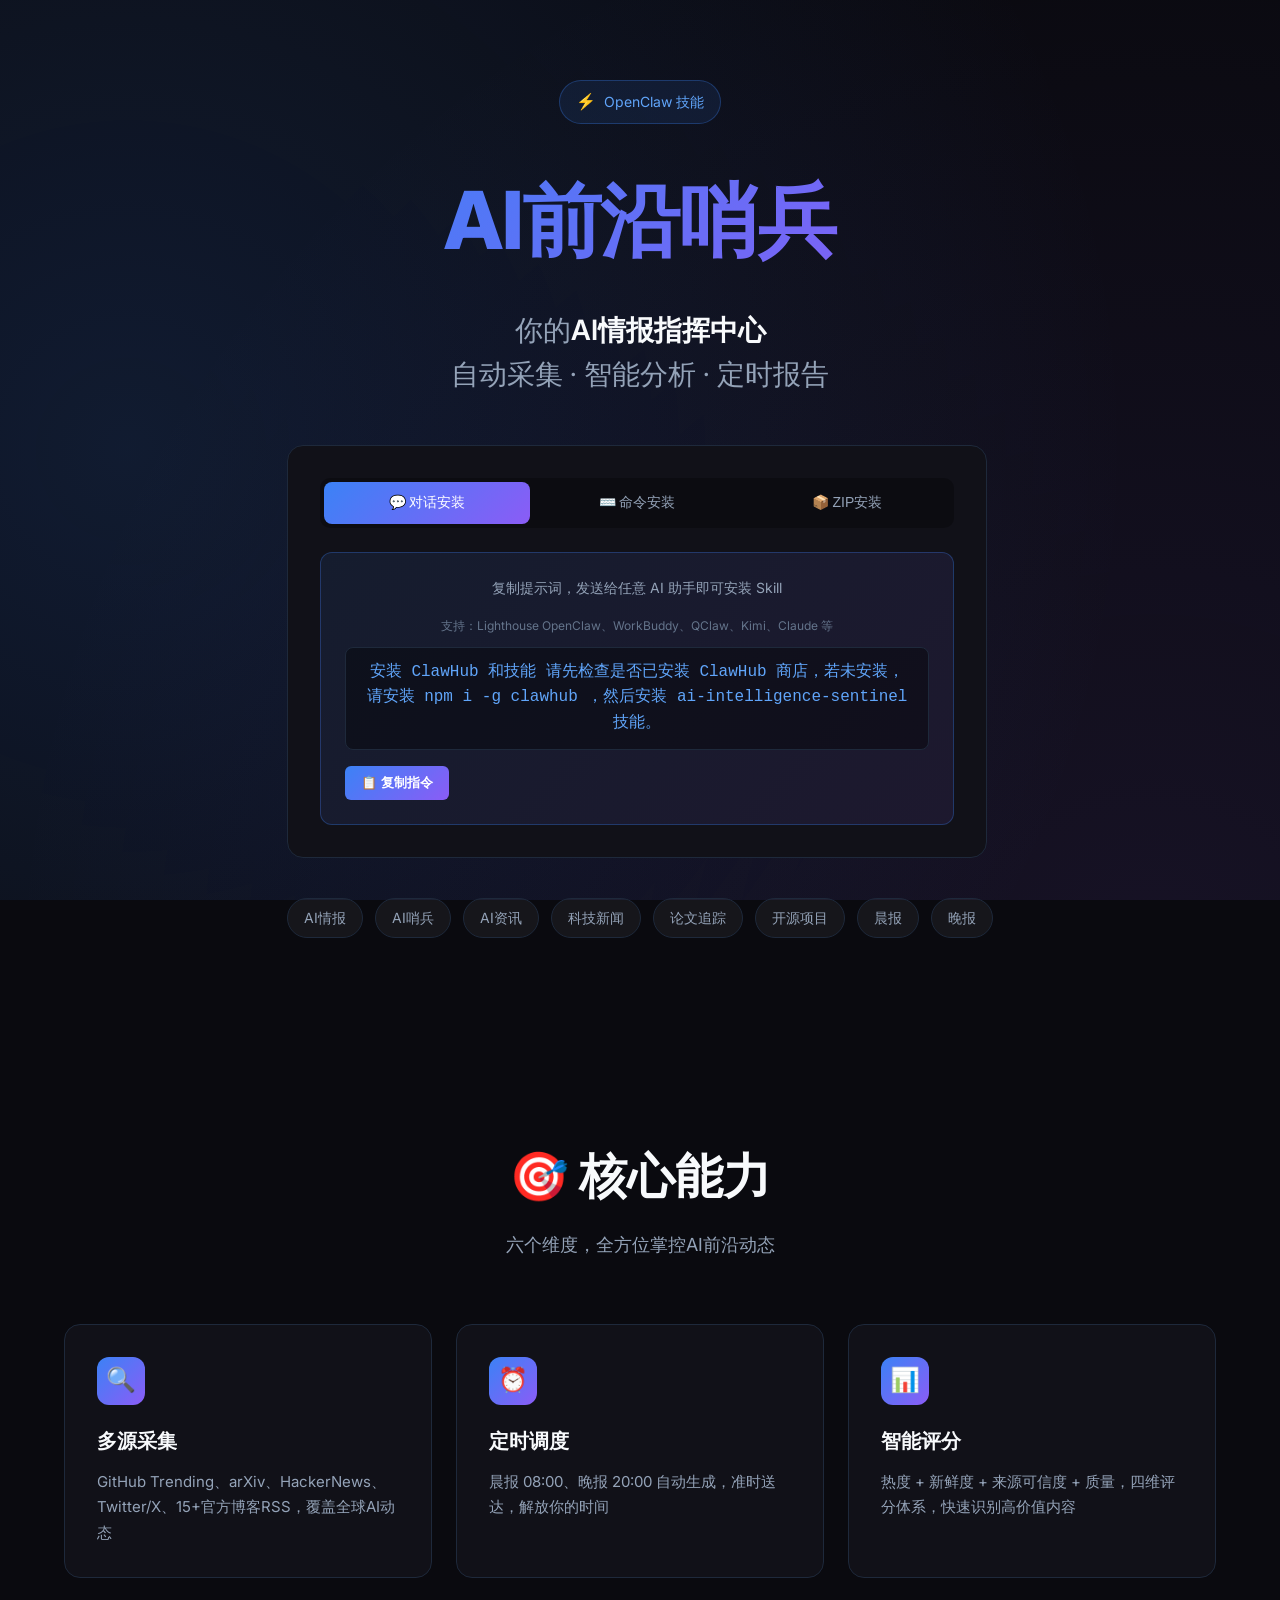
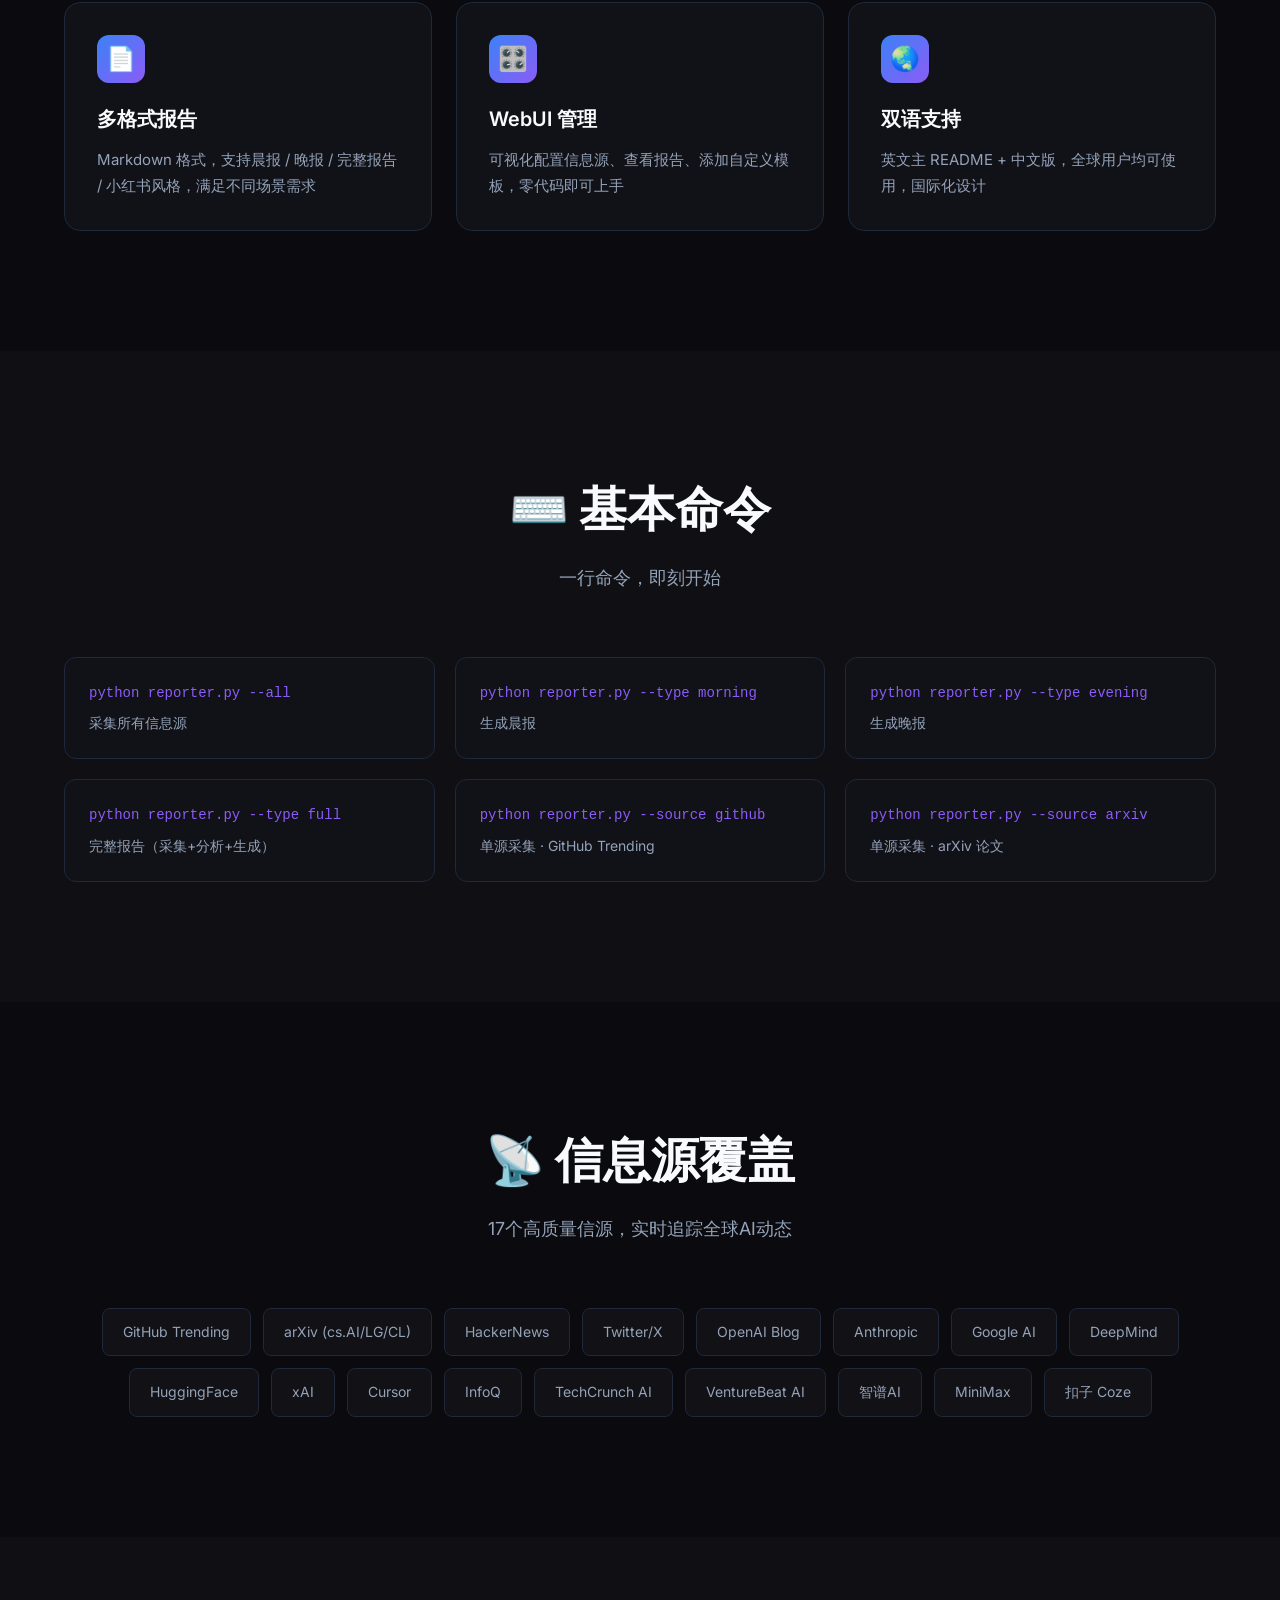
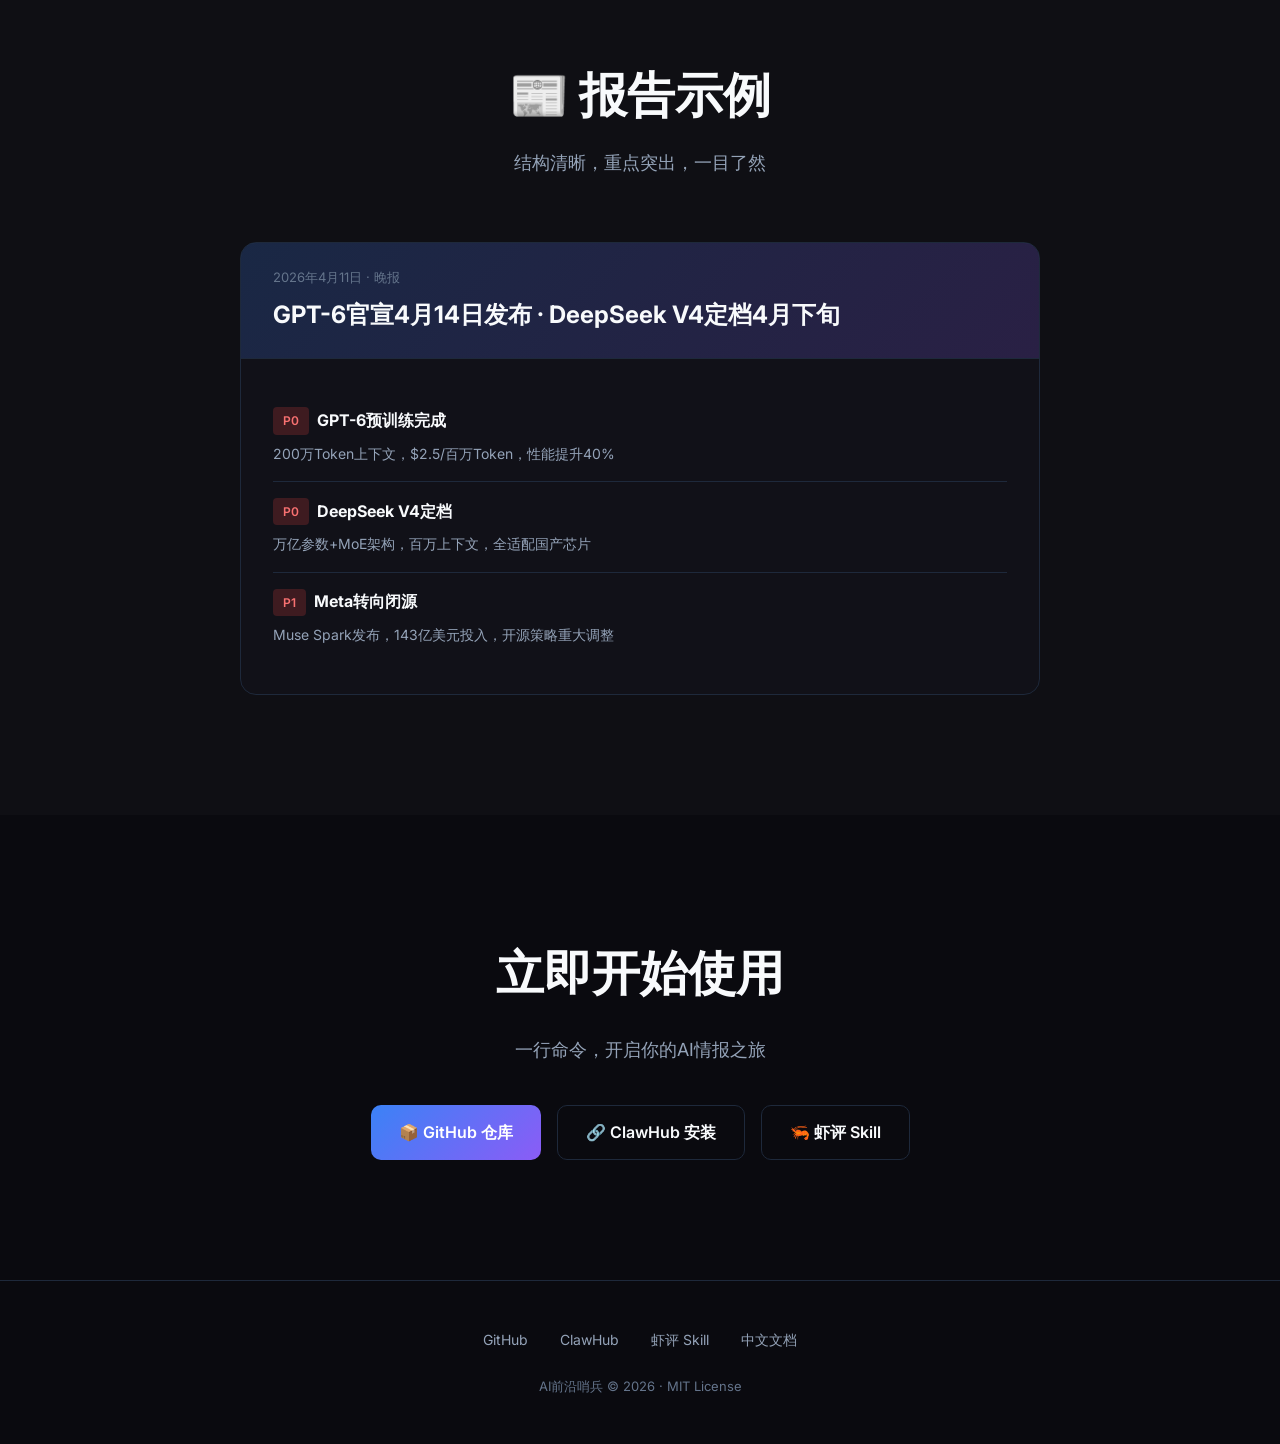
==== commit 548ead4f: "docs: 更新对话安装提示词 - 添加支持的AI助手列表说明 - 更新提示词：包含ClawHub检查和安装流程" ====
--- a/docs/index.html
+++ b/docs/index.html
@@ -737,9 +737,10 @@
                 <!-- Chat Install -->
                 <div id="chat-install" class="install-content active">
                     <div class="chat-install-box">
-                        <p>发送以下指令给你的 Agent，自动完成安装</p>
-                        <div class="chat-command">安装 ai-intelligence-sentinel 技能</div>
-                        <button class="copy-btn" onclick="copyText('安装 ai-intelligence-sentinel 技能')">
+                        <p>复制提示词，发送给任意 AI 助手即可安装 Skill</p>
+                        <p style="font-size: 12px; color: var(--text-muted); margin-bottom: 12px;">支持：Lighthouse OpenClaw、WorkBuddy、QClaw、Kimi、Claude 等</p>
+                        <div class="chat-command">安装 ClawHub 和技能 请先检查是否已安装 ClawHub 商店，若未安装，请安装 npm i -g clawhub ，然后安装 ai-intelligence-sentinel 技能。</div>
+                        <button class="copy-btn" onclick="copyText('安装 ClawHub 和技能 请先检查是否已安装 ClawHub 商店，若未安装，请安装 npm i -g clawhub ，然后安装 ai-intelligence-sentinel 技能。')">
                             <span id="copyText-chat">📋 复制指令</span>
                         </button>
                     </div>
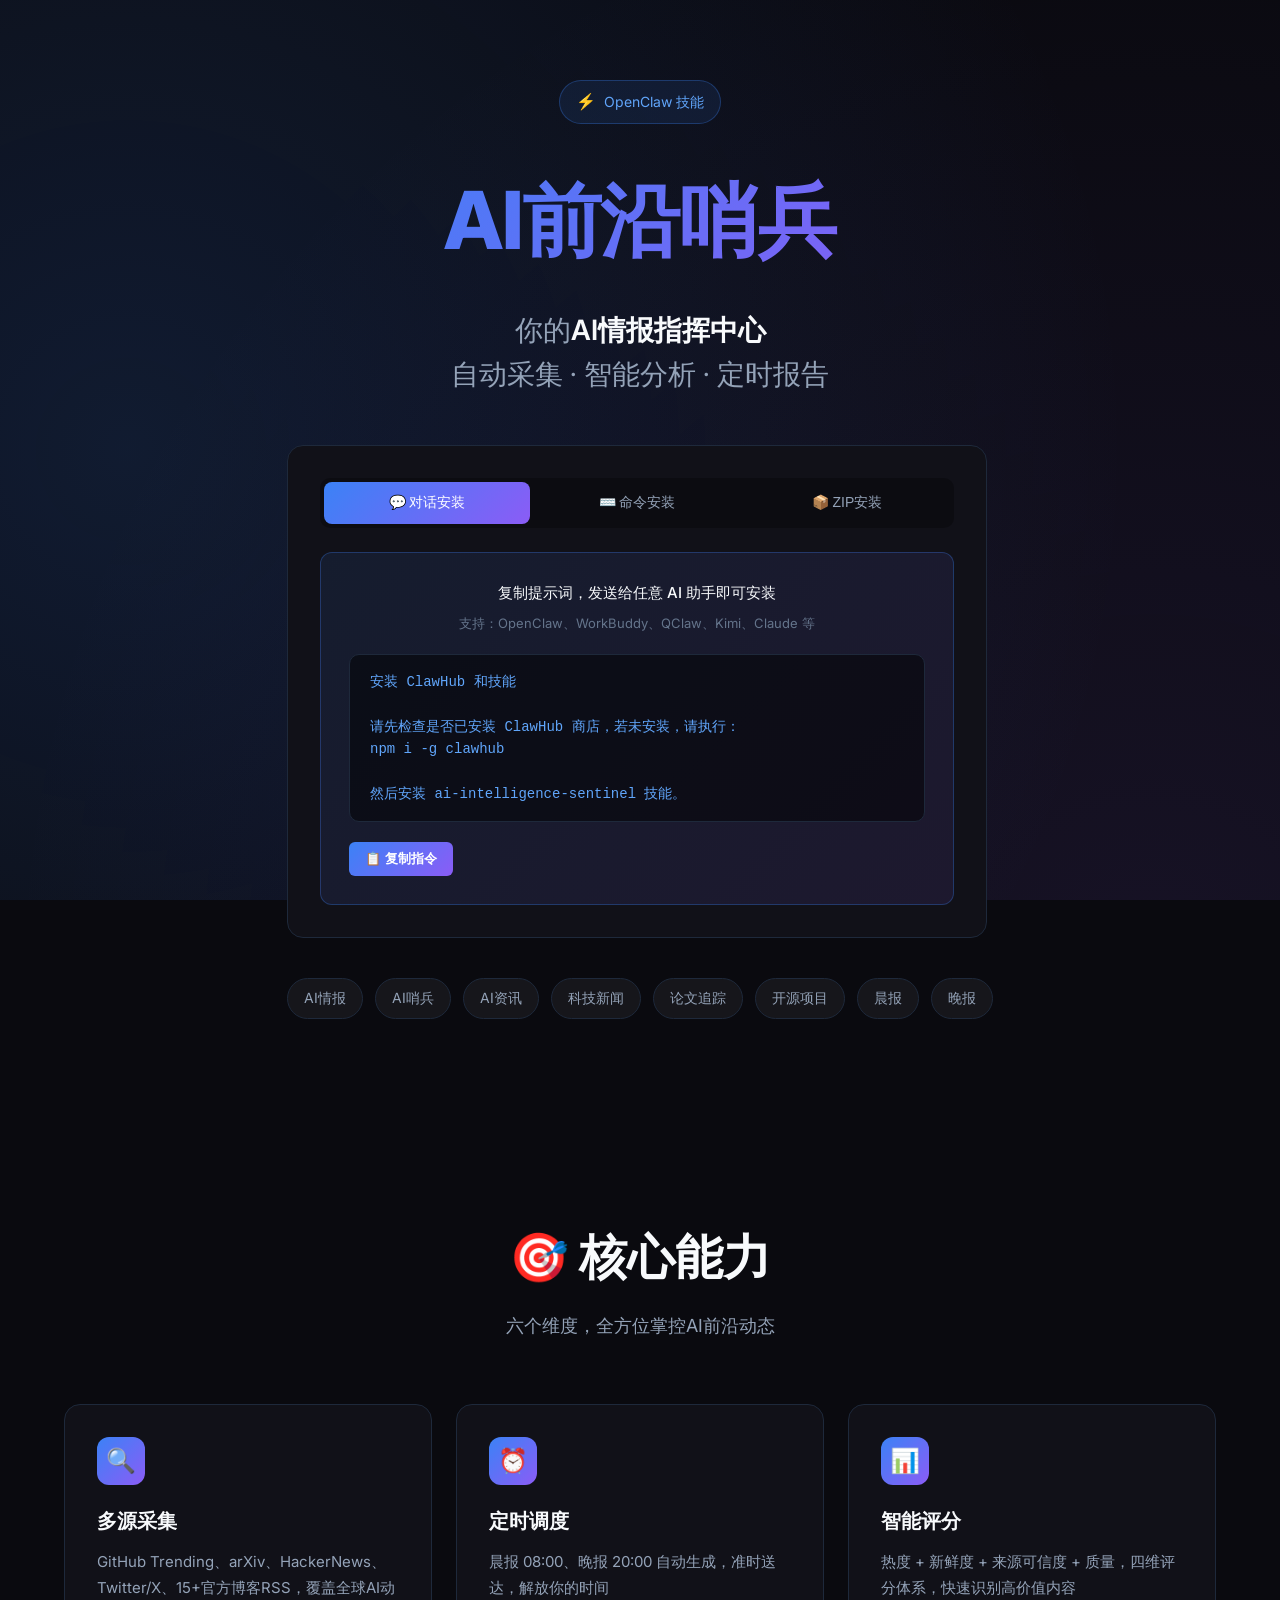
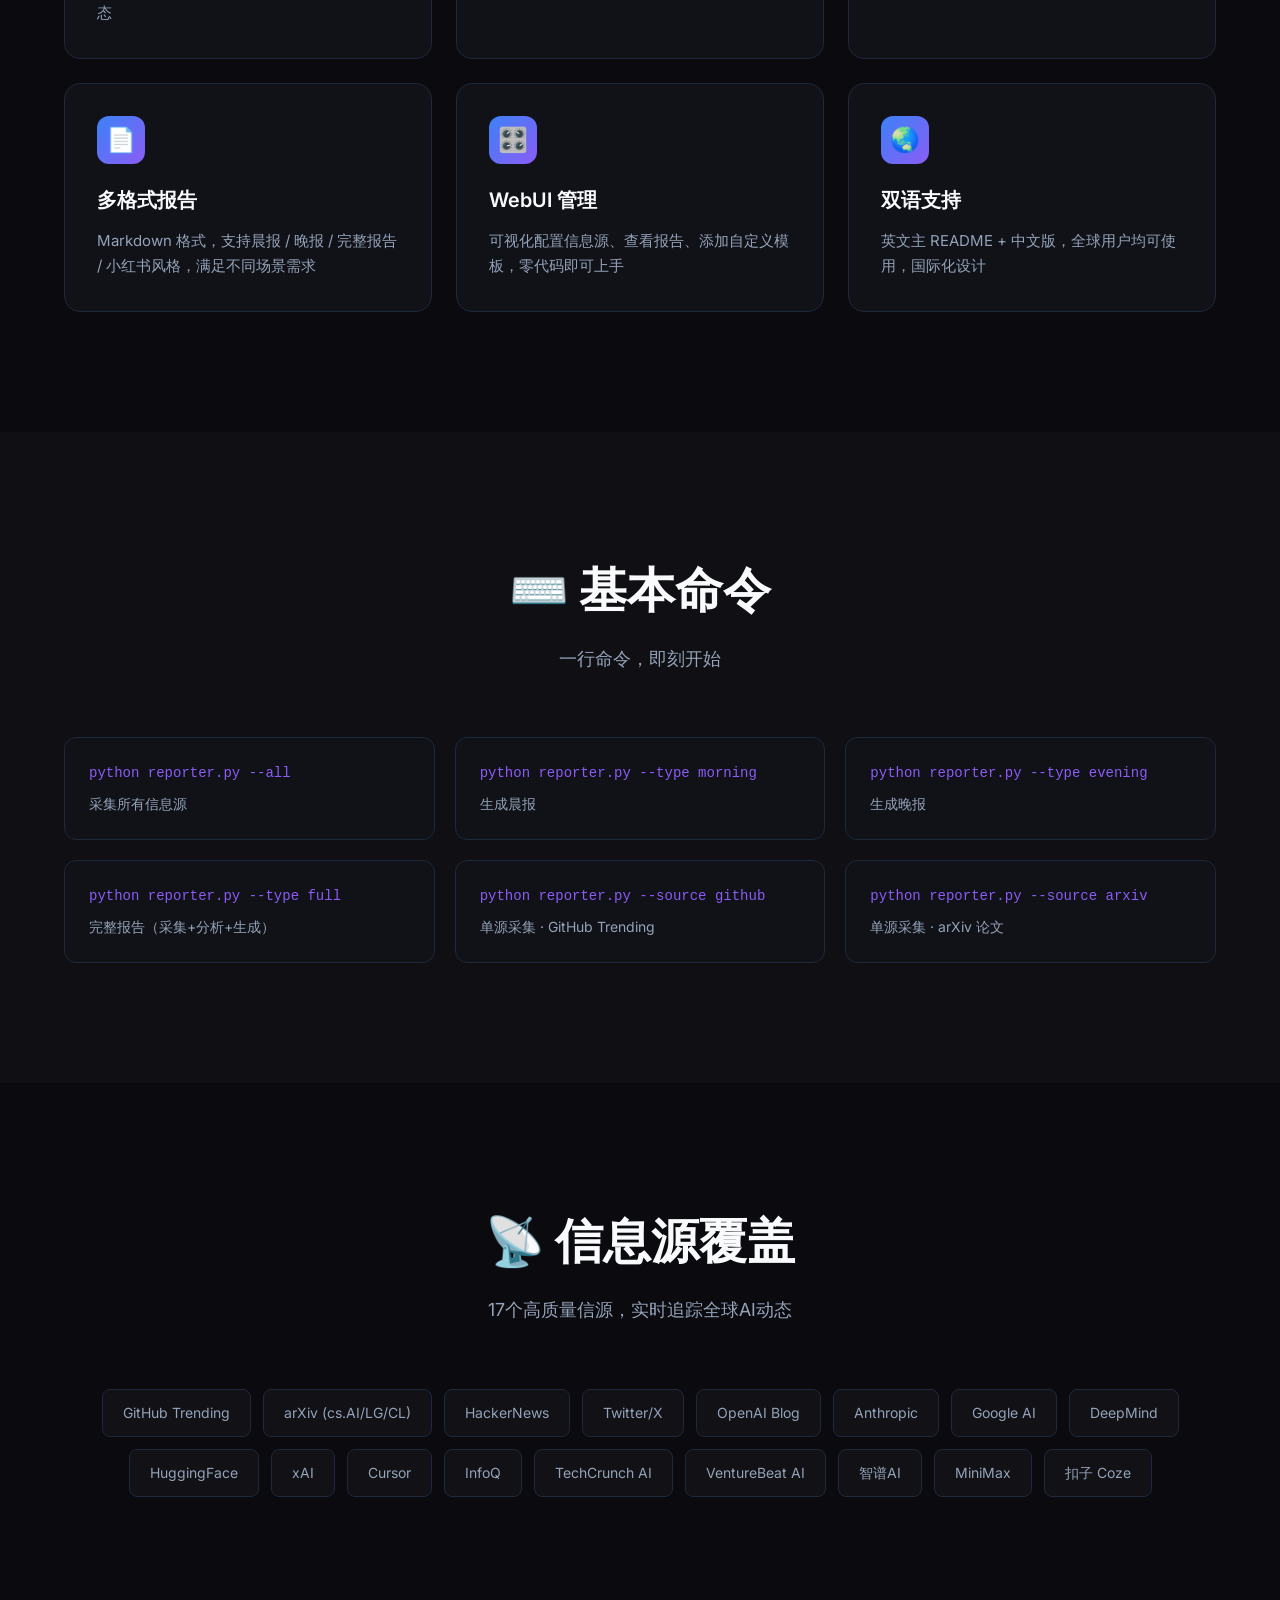
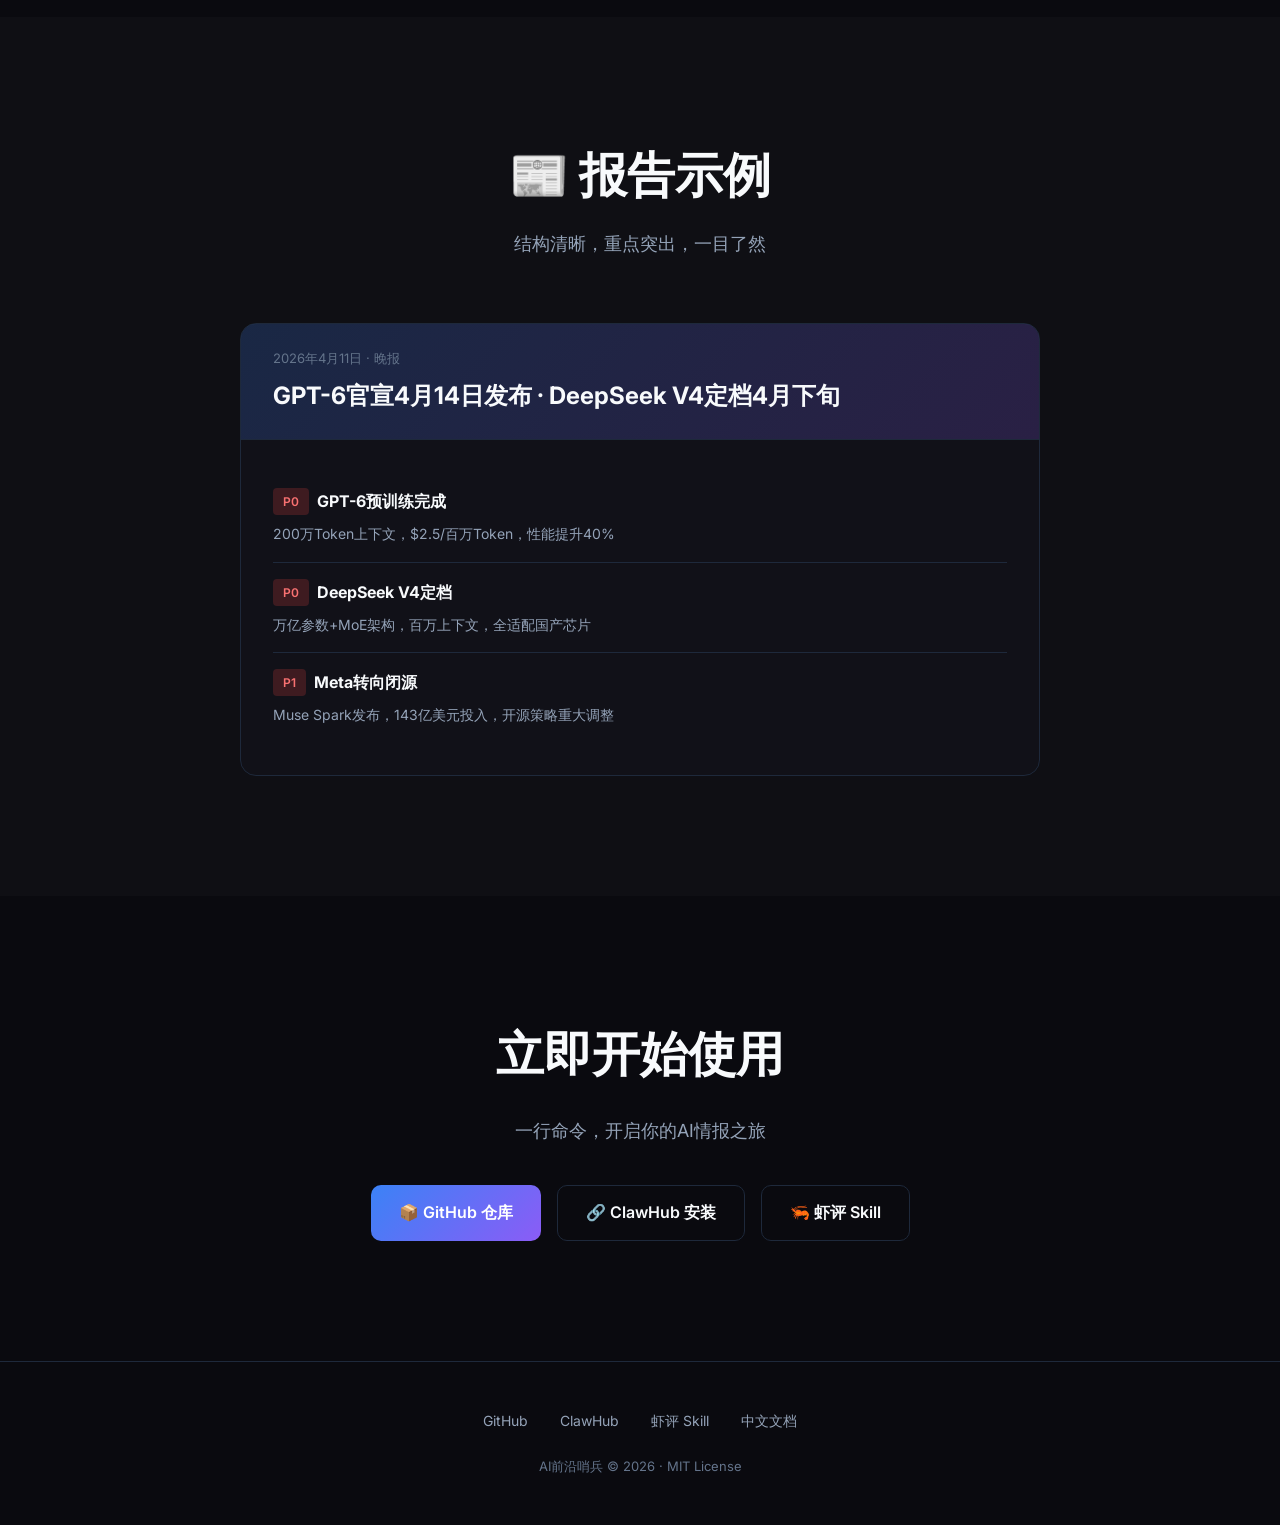
==== commit ee4954fa: "style: 优化对话安装区排版 - 标题更突出，支持列表更清晰 - 提示词换行显示，更易阅读 - 调整字体大小和间距，更协调" ====
--- a/docs/index.html
+++ b/docs/index.html
@@ -245,26 +245,35 @@
             background: linear-gradient(135deg, rgba(59, 130, 246, 0.1), rgba(139, 92, 246, 0.1));
             border: 1px solid rgba(59, 130, 246, 0.3);
             border-radius: 12px;
-            padding: 24px;
+            padding: 28px;
             text-align: center;
         }
 
-        .chat-install-box p {
-            color: var(--text-secondary);
+        .chat-install-title {
+            color: var(--text-primary);
+            font-size: 15px;
+            font-weight: 500;
+            margin-bottom: 8px;
+        }
+
+        .chat-install-support {
+            color: var(--text-muted);
+            font-size: 13px;
+            margin-bottom: 20px;
+        }
+
+        .chat-command {
+            background: rgba(0, 0, 0, 0.5);
+            border: 1px solid var(--border);
+            border-radius: 10px;
+            padding: 16px 20px;
+            font-family: 'SF Mono', Monaco, 'Courier New', monospace;
             font-size: 14px;
-            margin-bottom: 16px;
-        }
-
-        .chat-command {
-            display: inline-block;
-            background: rgba(0, 0, 0, 0.4);
-            border: 1px solid var(--border);
-            border-radius: 8px;
-            padding: 12px 20px;
-            font-family: 'SF Mono', Monaco, 'Courier New', monospace;
-            font-size: 16px;
+            line-height: 1.6;
             color: var(--primary-light);
-            margin-bottom: 16px;
+            margin-bottom: 20px;
+            text-align: left;
+            word-break: break-word;
         }
 
         /* ZIP Install */
@@ -737,9 +746,9 @@
                 <!-- Chat Install -->
                 <div id="chat-install" class="install-content active">
                     <div class="chat-install-box">
-                        <p>复制提示词，发送给任意 AI 助手即可安装 Skill</p>
-                        <p style="font-size: 12px; color: var(--text-muted); margin-bottom: 12px;">支持：Lighthouse OpenClaw、WorkBuddy、QClaw、Kimi、Claude 等</p>
-                        <div class="chat-command">安装 ClawHub 和技能 请先检查是否已安装 ClawHub 商店，若未安装，请安装 npm i -g clawhub ，然后安装 ai-intelligence-sentinel 技能。</div>
+                        <div class="chat-install-title">复制提示词，发送给任意 AI 助手即可安装</div>
+                        <div class="chat-install-support">支持：OpenClaw、WorkBuddy、QClaw、Kimi、Claude 等</div>
+                        <div class="chat-command">安装 ClawHub 和技能<br><br>请先检查是否已安装 ClawHub 商店，若未安装，请执行：<br>npm i -g clawhub<br><br>然后安装 ai-intelligence-sentinel 技能。</div>
                         <button class="copy-btn" onclick="copyText('安装 ClawHub 和技能 请先检查是否已安装 ClawHub 商店，若未安装，请安装 npm i -g clawhub ，然后安装 ai-intelligence-sentinel 技能。')">
                             <span id="copyText-chat">📋 复制指令</span>
                         </button>
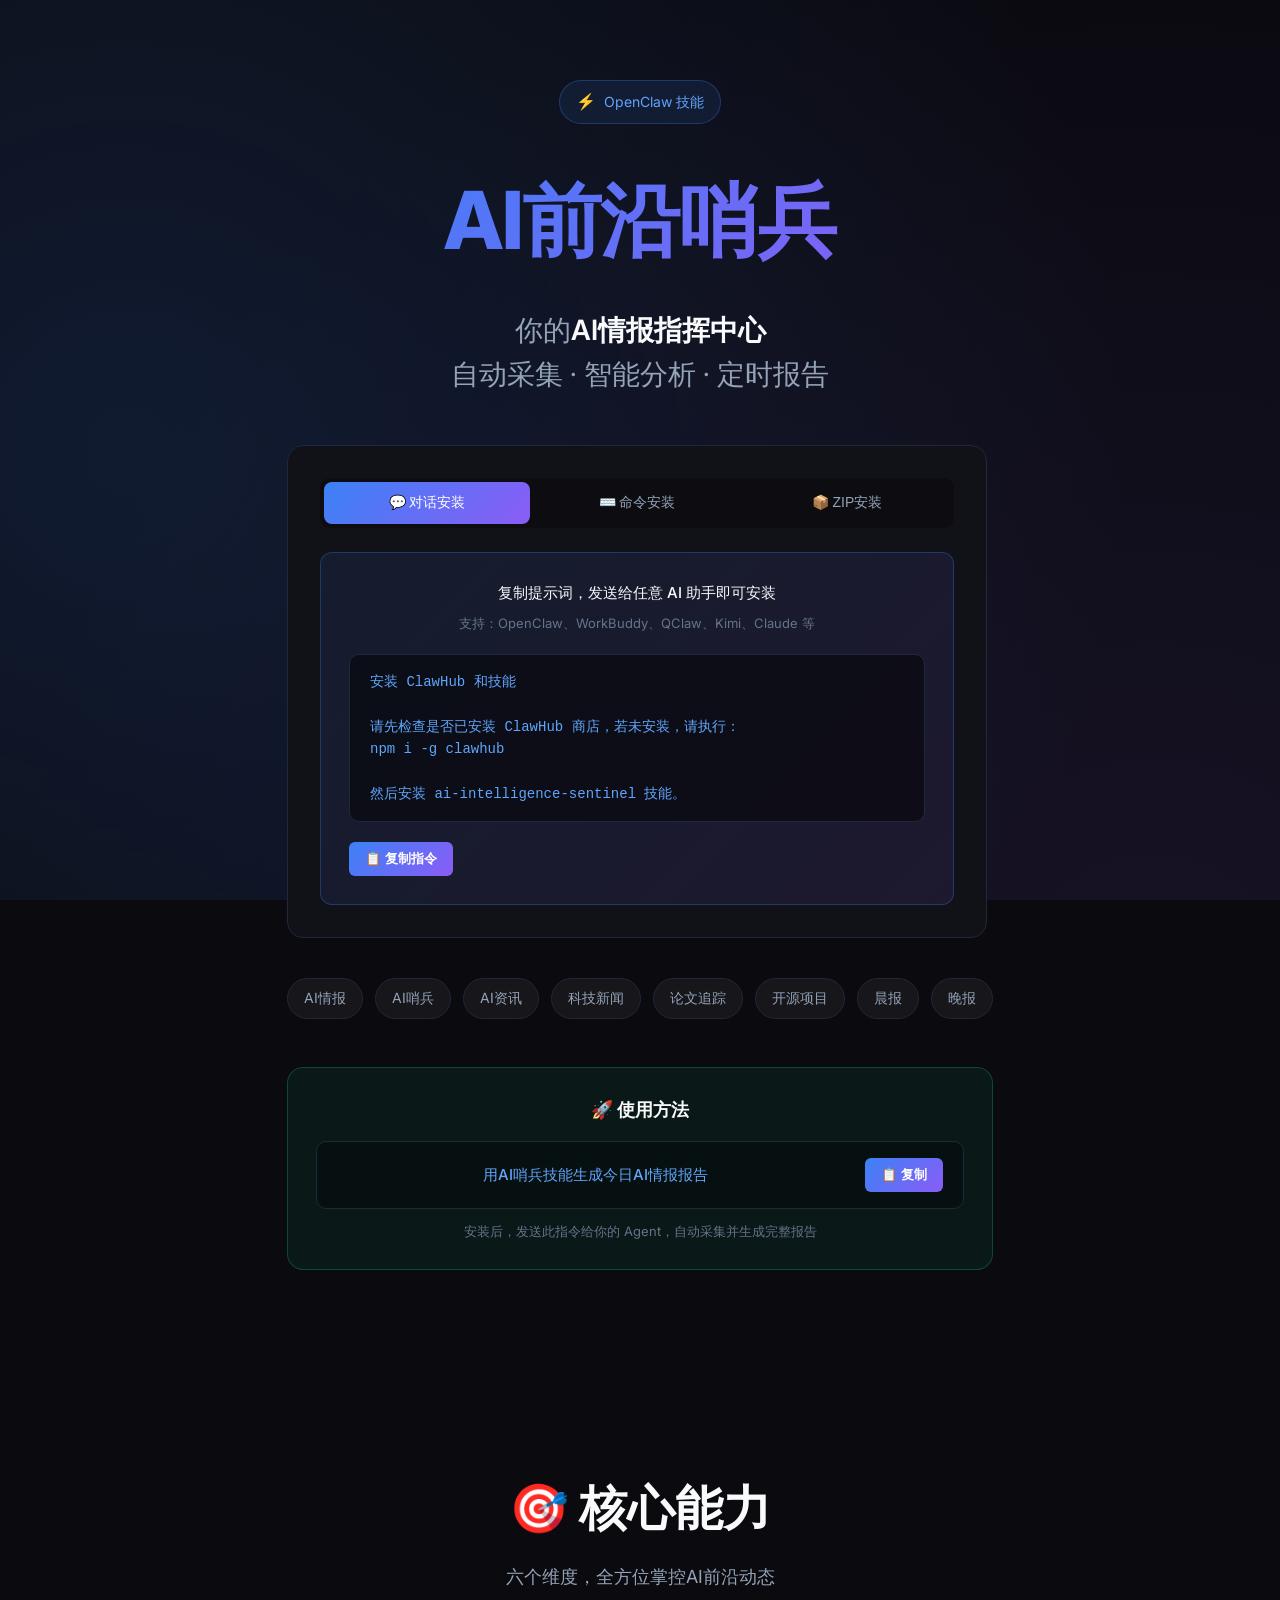
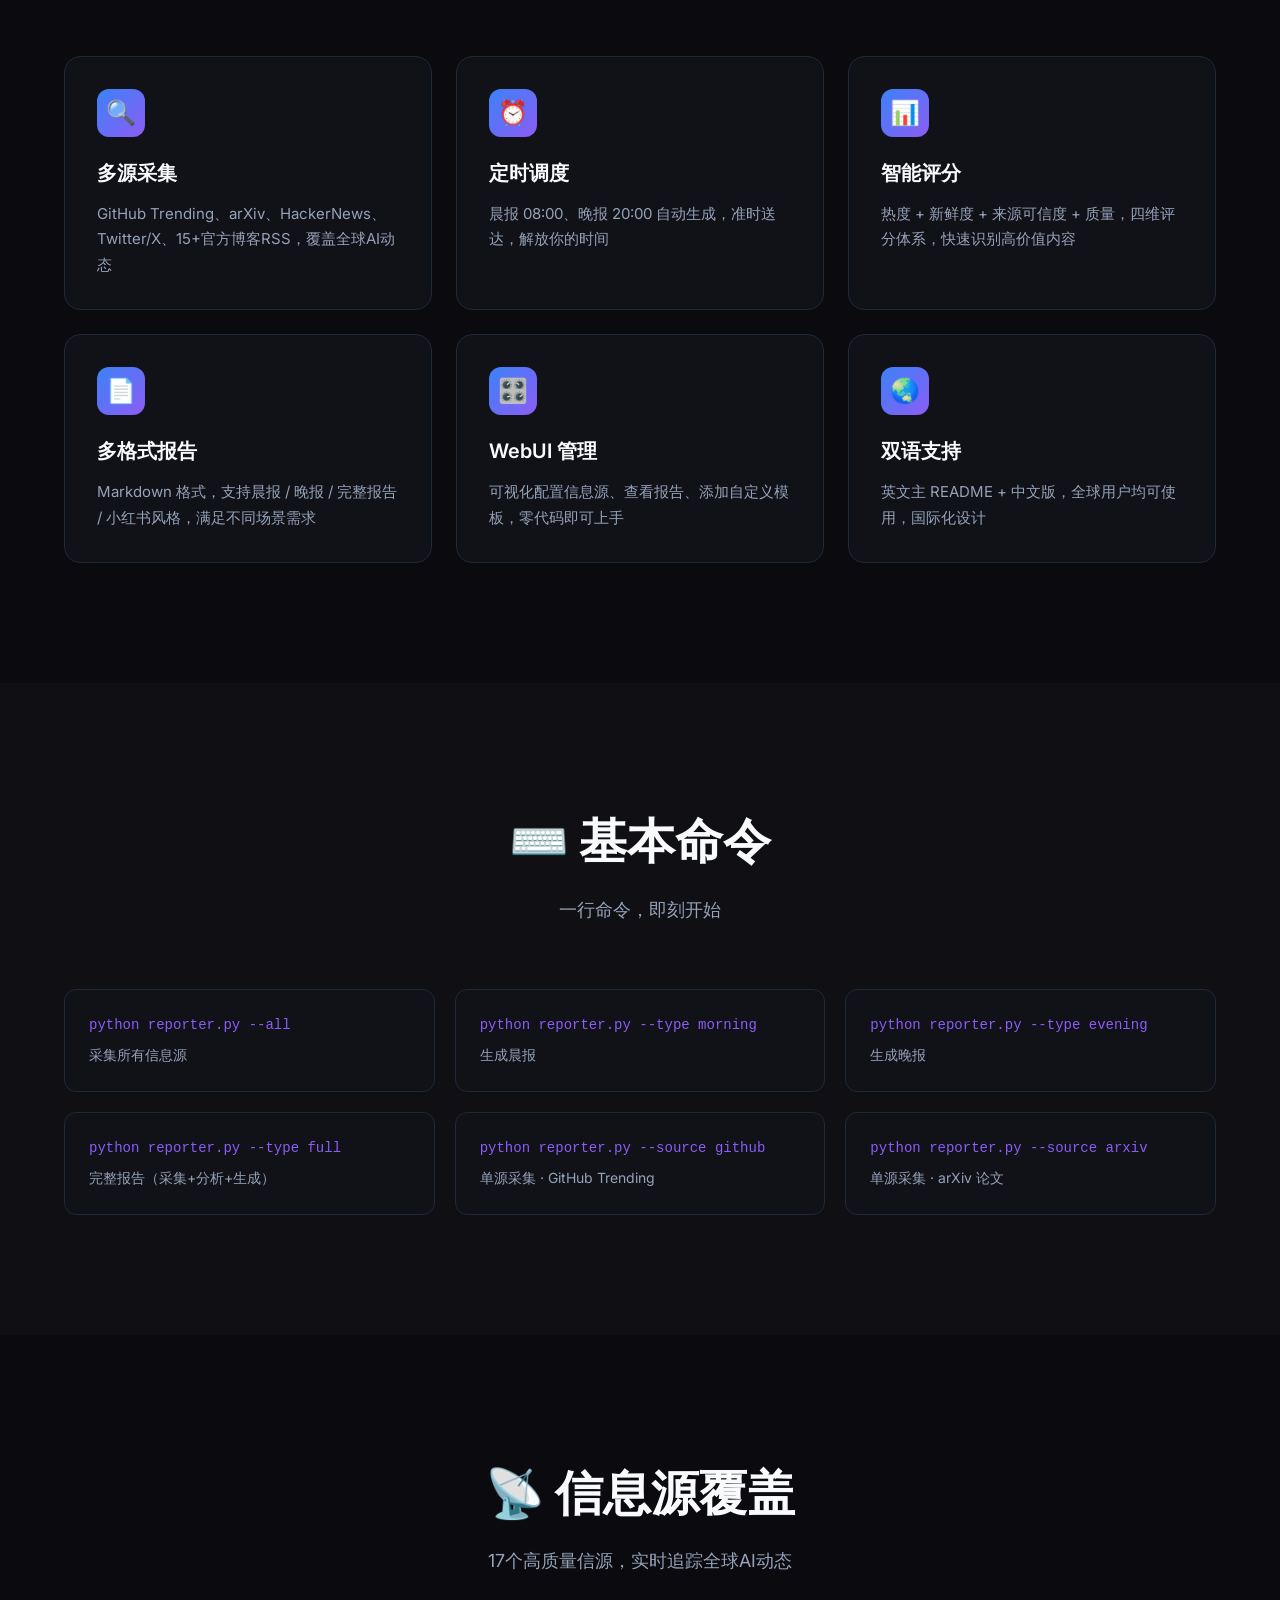
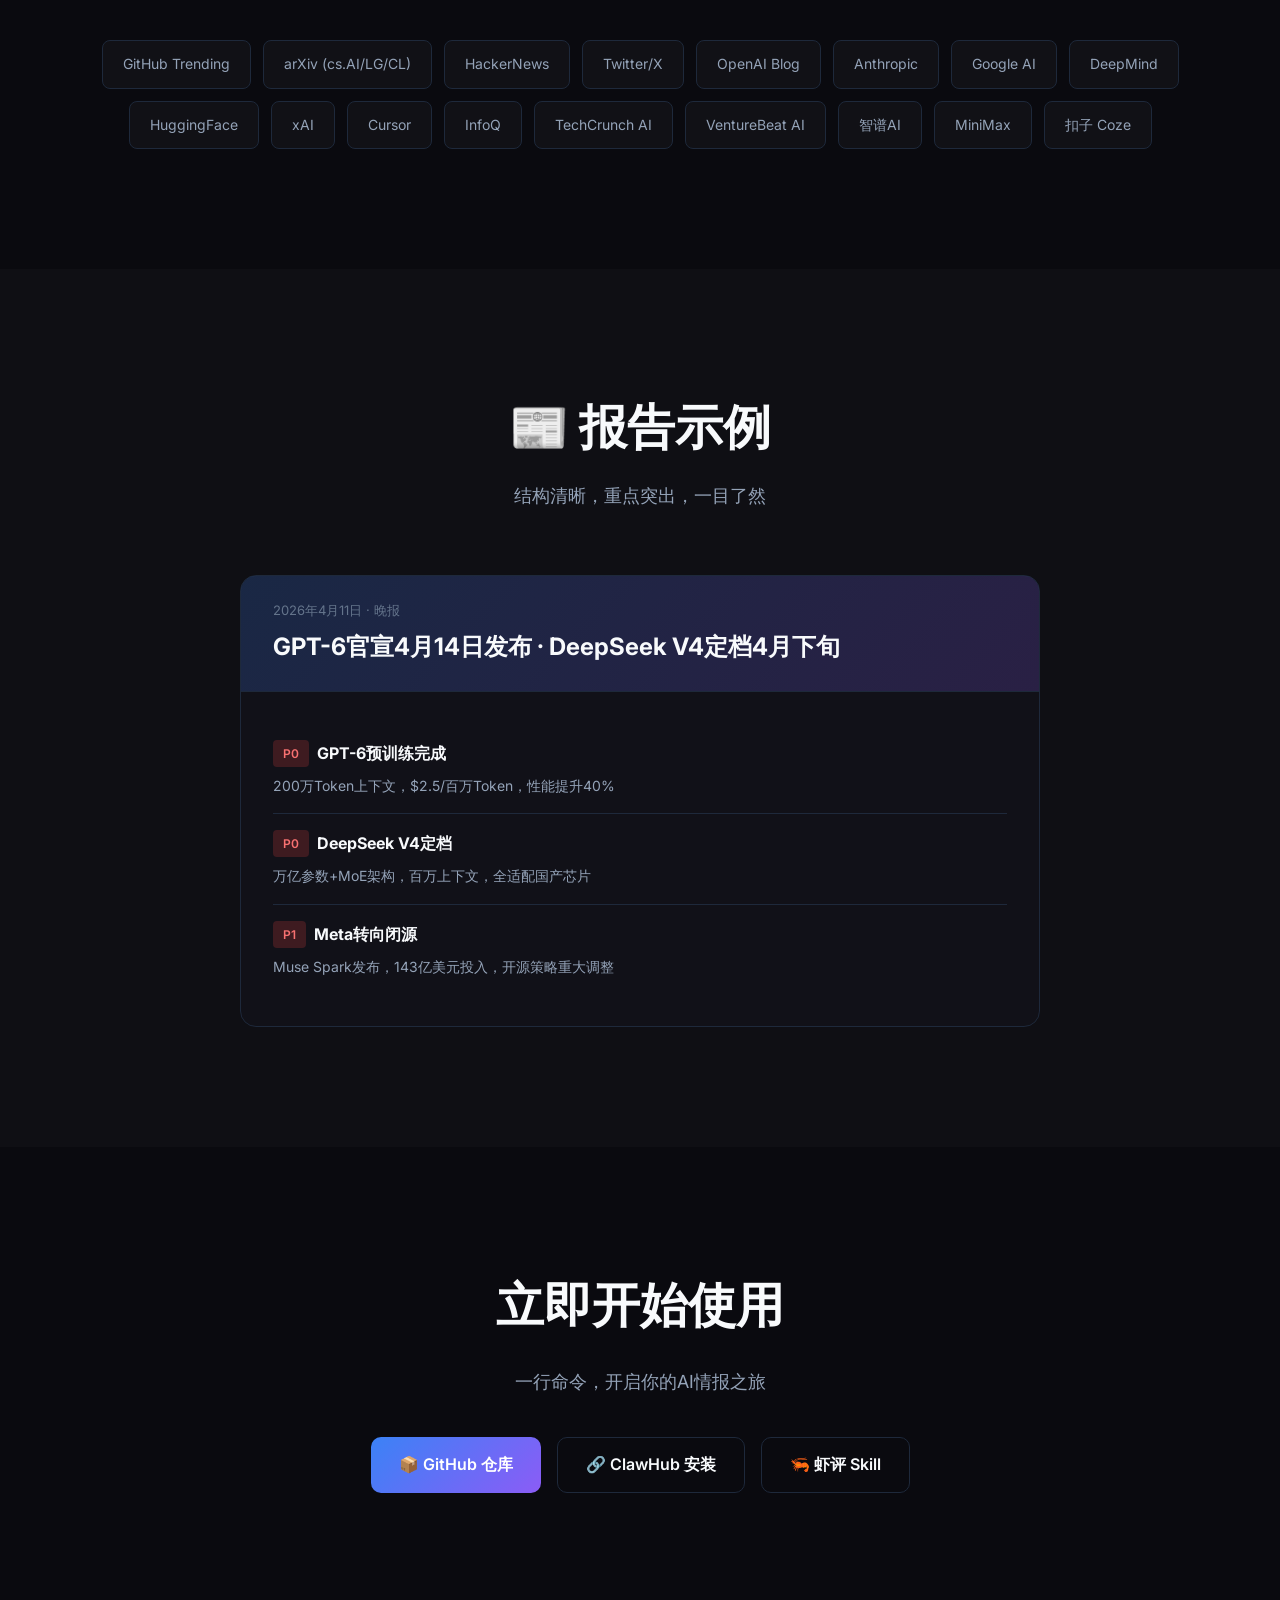
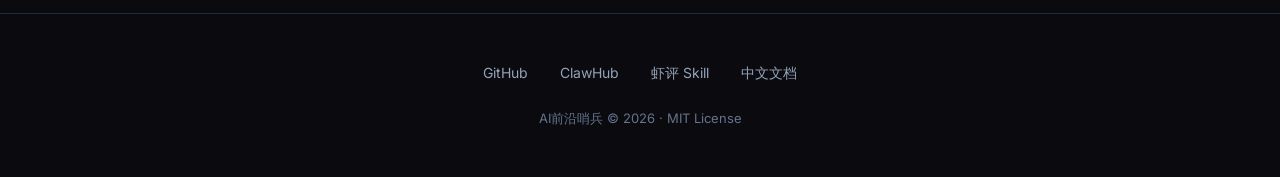
==== commit b8e37fba: "feat: 添加使用方法区域 - 一键复制使用指令 - 绿色卡片突出显示 - 说明自动采集并生成报告" ====
--- a/docs/index.html
+++ b/docs/index.html
@@ -348,6 +348,48 @@
             background: rgba(59, 130, 246, 0.1);
             border-color: var(--primary);
             color: var(--primary-light);
+        }
+
+        /* Usage Section */
+        .usage-section {
+            margin-top: 48px;
+            padding: 28px;
+            background: rgba(16, 185, 129, 0.08);
+            border: 1px solid rgba(16, 185, 129, 0.3);
+            border-radius: 16px;
+            animation: fadeInUp 0.6s ease-out 0.5s both;
+        }
+
+        .usage-title {
+            font-size: 18px;
+            font-weight: 600;
+            color: var(--text-primary);
+            margin-bottom: 16px;
+            text-align: center;
+        }
+
+        .usage-box {
+            display: flex;
+            align-items: center;
+            gap: 12px;
+            background: rgba(0, 0, 0, 0.3);
+            border: 1px solid var(--border);
+            border-radius: 10px;
+            padding: 16px 20px;
+            margin-bottom: 12px;
+        }
+
+        .usage-command {
+            flex: 1;
+            font-size: 15px;
+            font-weight: 500;
+            color: var(--primary-light);
+        }
+
+        .usage-note {
+            font-size: 13px;
+            color: var(--text-muted);
+            text-align: center;
         }
 
         /* Section */
@@ -819,6 +861,18 @@
                 <span class="tag">晨报</span>
                 <span class="tag">晚报</span>
             </div>
+
+            <!-- Usage Section -->
+            <div class="usage-section">
+                <div class="usage-title">🚀 使用方法</div>
+                <div class="usage-box">
+                    <div class="usage-command">用AI哨兵技能生成今日AI情报报告</div>
+                    <button class="copy-btn" onclick="copyText('用AI哨兵技能生成今日AI情报报告')">
+                        <span>📋 复制</span>
+                    </button>
+                </div>
+                <div class="usage-note">安装后，发送此指令给你的 Agent，自动采集并生成完整报告</div>
+            </div>
         </div>
     </section>
 
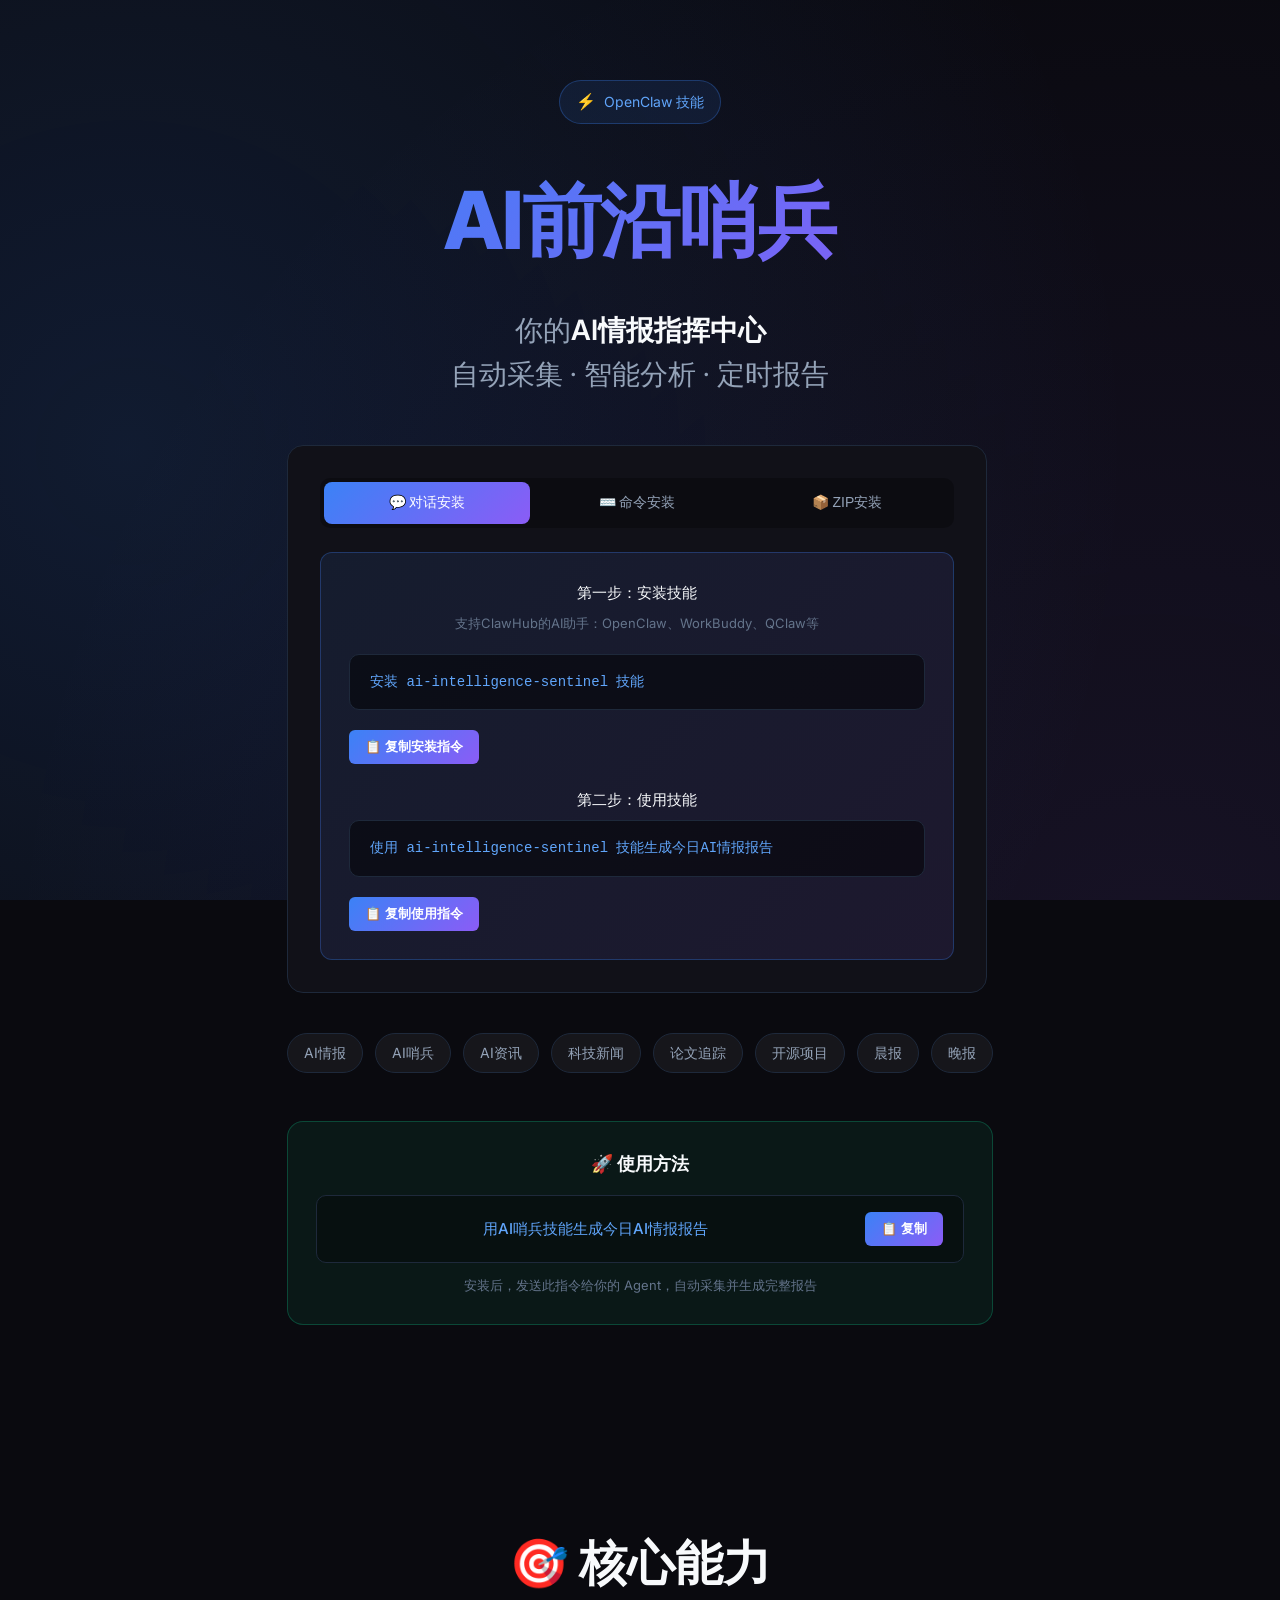
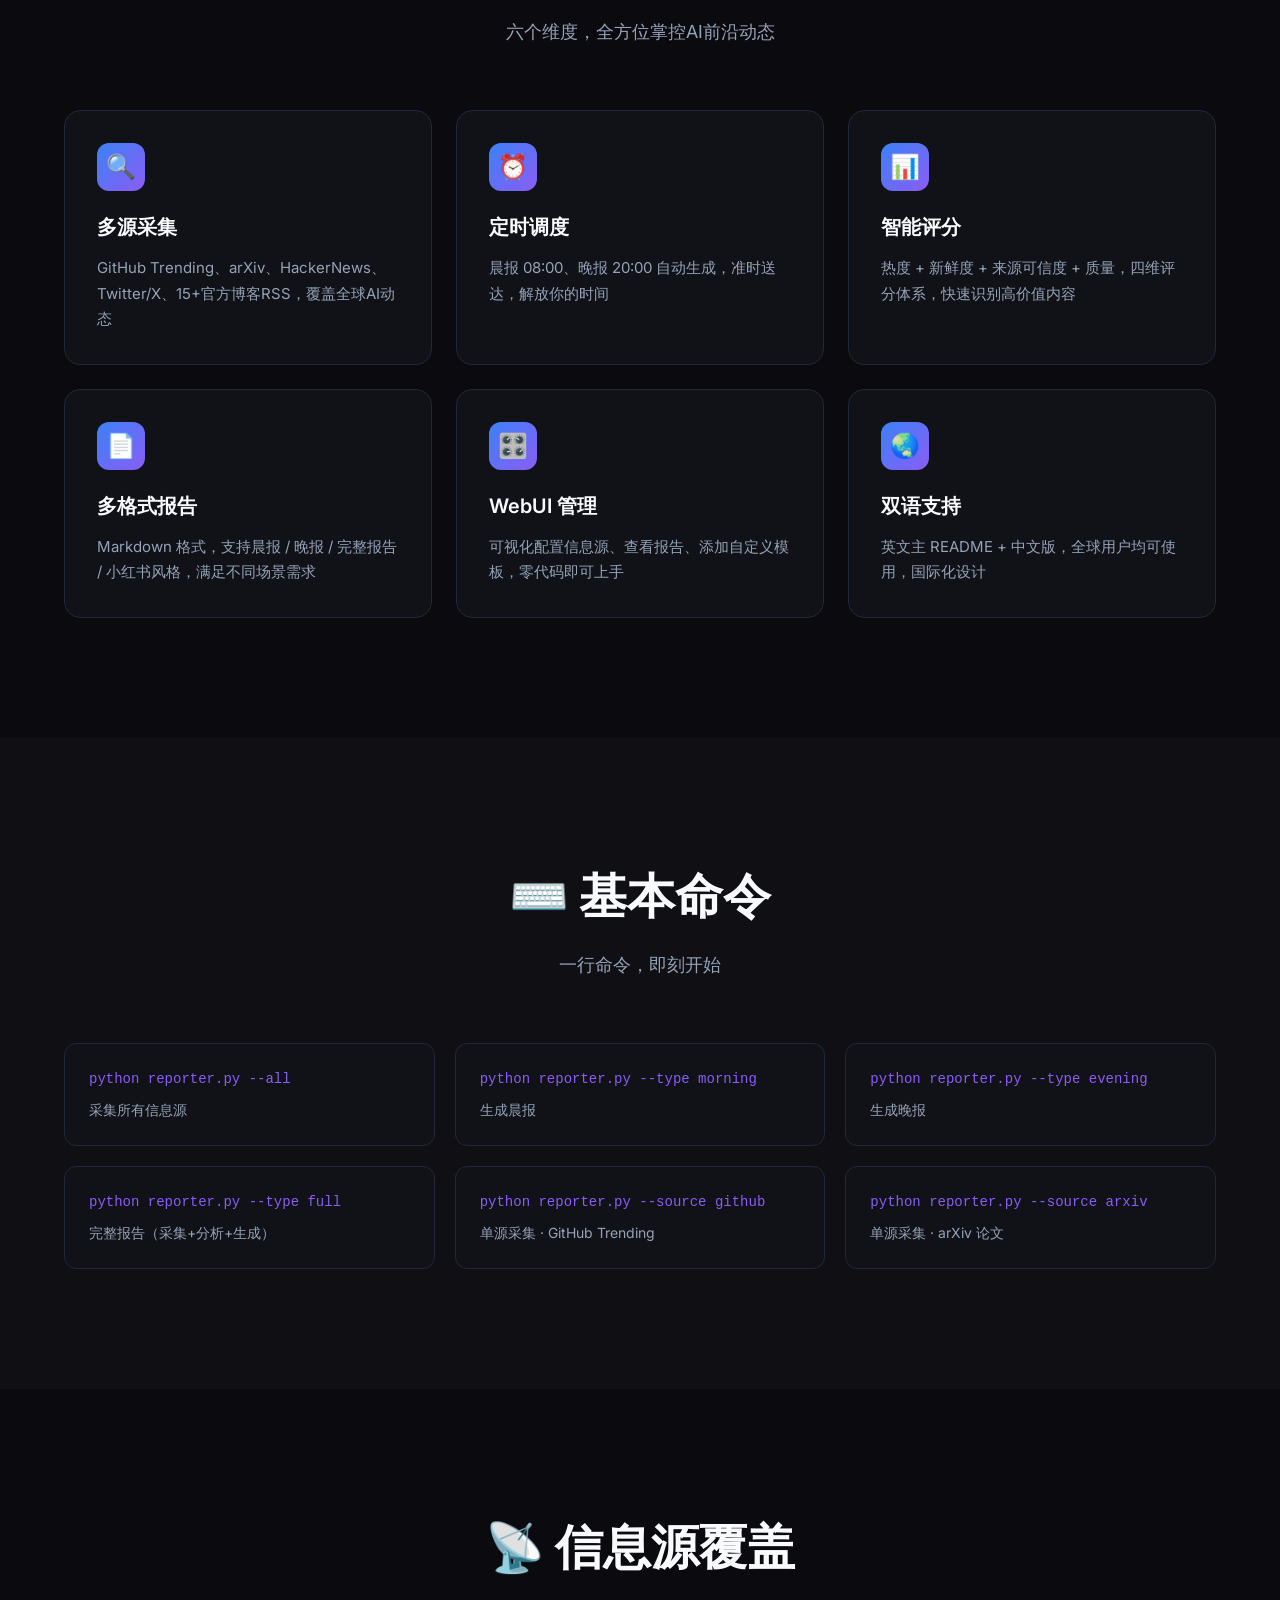
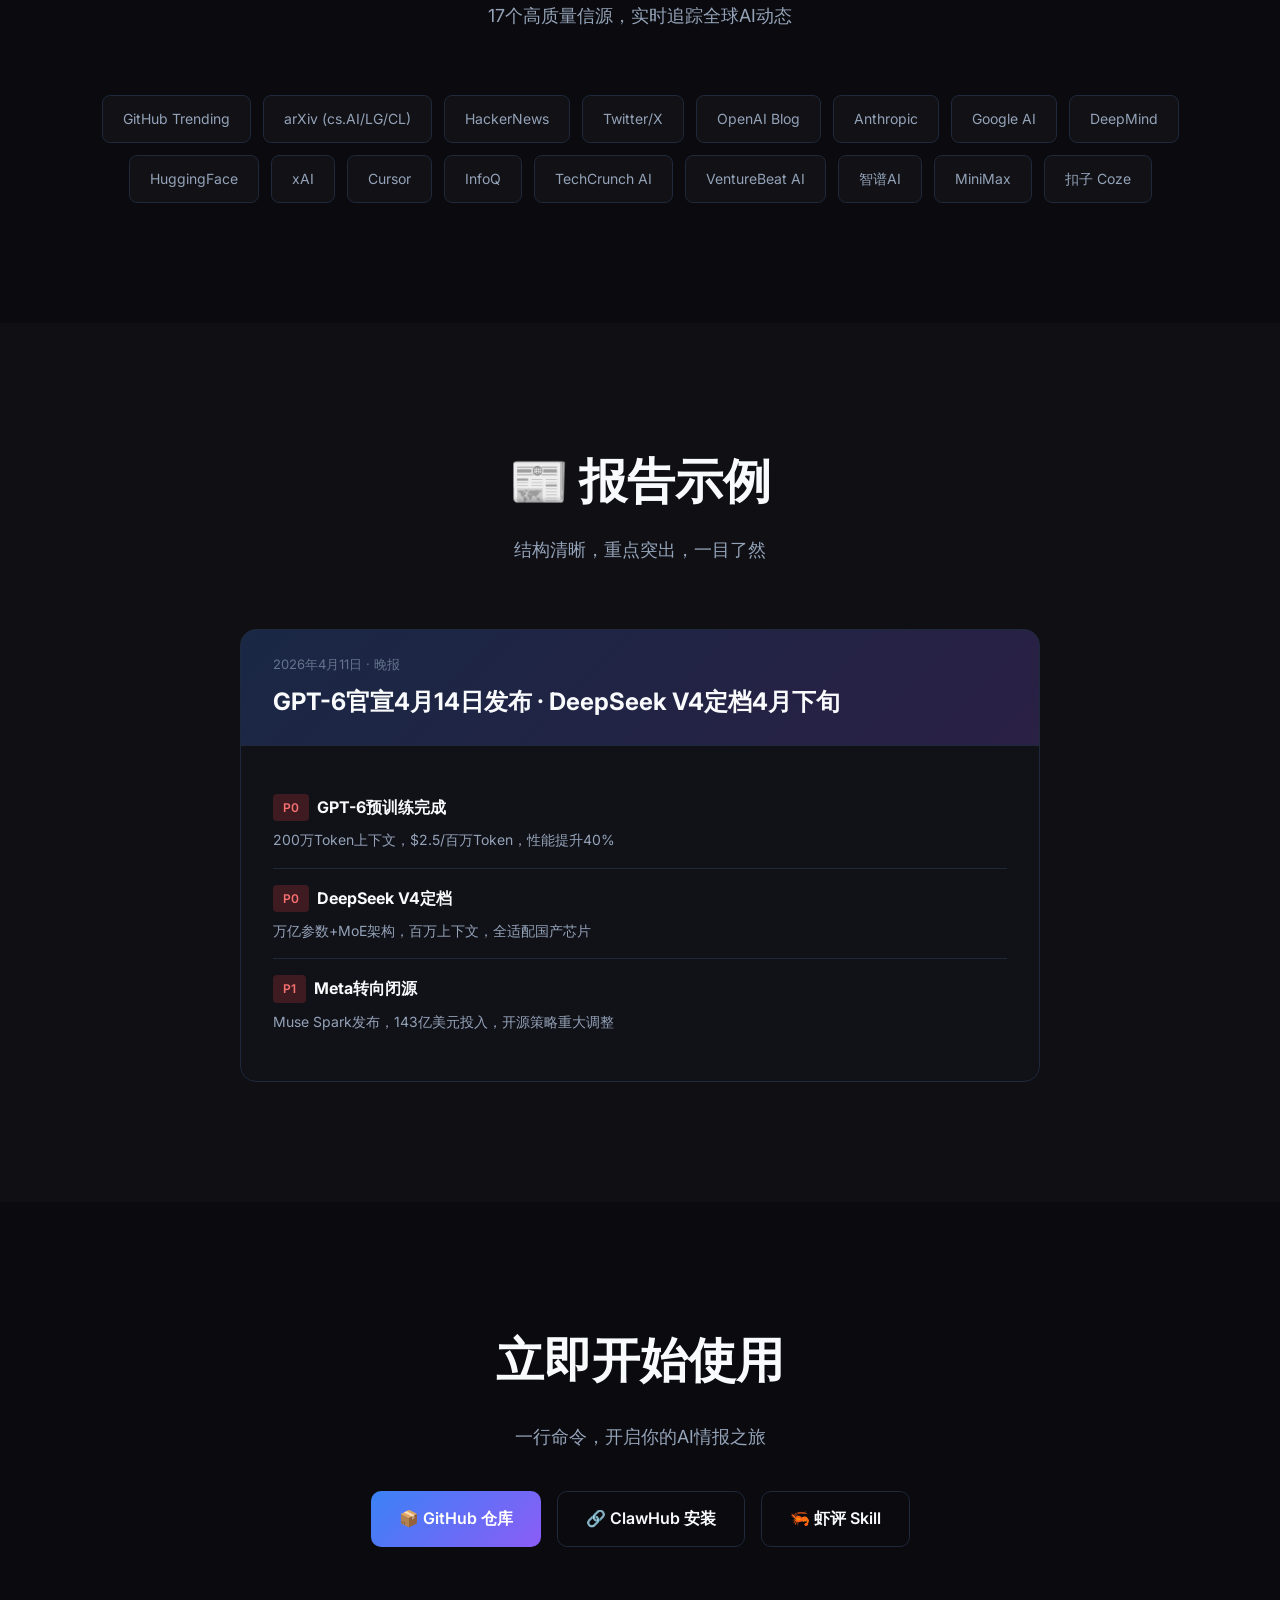
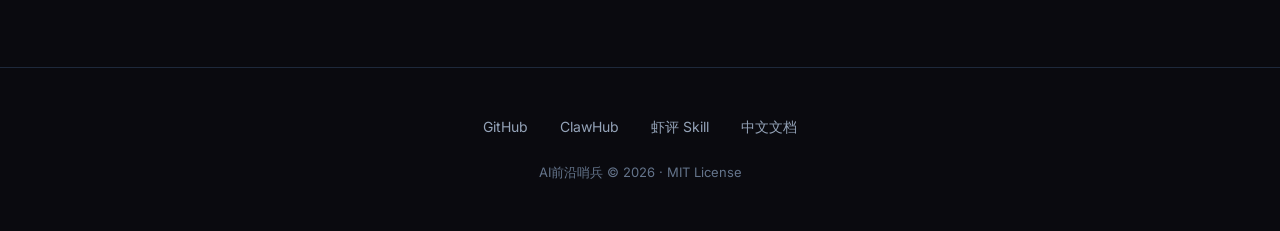
==== commit 77ed84de: "优化使用说明：明确技能名称触发词，分步骤指导安装和使用" ====
--- a/docs/index.html
+++ b/docs/index.html
@@ -788,11 +788,16 @@
                 <!-- Chat Install -->
                 <div id="chat-install" class="install-content active">
                     <div class="chat-install-box">
-                        <div class="chat-install-title">复制提示词，发送给任意 AI 助手即可安装</div>
-                        <div class="chat-install-support">支持：OpenClaw、WorkBuddy、QClaw、Kimi、Claude 等</div>
-                        <div class="chat-command">安装 ClawHub 和技能<br><br>请先检查是否已安装 ClawHub 商店，若未安装，请执行：<br>npm i -g clawhub<br><br>然后安装 ai-intelligence-sentinel 技能。</div>
-                        <button class="copy-btn" onclick="copyText('安装 ClawHub 和技能 请先检查是否已安装 ClawHub 商店，若未安装，请安装 npm i -g clawhub ，然后安装 ai-intelligence-sentinel 技能。')">
-                            <span id="copyText-chat">📋 复制指令</span>
+                        <div class="chat-install-title">第一步：安装技能</div>
+                        <div class="chat-install-support">支持ClawHub的AI助手：OpenClaw、WorkBuddy、QClaw等</div>
+                        <div class="chat-command">安装 ai-intelligence-sentinel 技能</div>
+                        <button class="copy-btn" onclick="copyText('安装 ai-intelligence-sentinel 技能')">
+                            <span id="copyText-chat">📋 复制安装指令</span>
+                        </button>
+                        <div class="chat-install-title" style="margin-top: 24px;">第二步：使用技能</div>
+                        <div class="chat-command">使用 ai-intelligence-sentinel 技能生成今日AI情报报告</div>
+                        <button class="copy-btn" onclick="copyText('使用 ai-intelligence-sentinel 技能生成今日AI情报报告')">
+                            <span id="copyText-use">📋 复制使用指令</span>
                         </button>
                     </div>
                 </div>
@@ -819,7 +824,7 @@
                                     <div class="platform-url">clawhub.ai/skills/ai-intelligence-sentinel</div>
                                 </div>
                             </div>
-                            <button class="copy-btn" onclick="copyText('https://clawhub.ai/skills/ai-intelligence-sentinel')">
+                            <button class="copy-btn" onclick="openLink('https://clawhub.ai/skills/ai-intelligence-sentinel')">
                                 🔗 打开
                             </button>
                         </div>
@@ -831,7 +836,7 @@
                                     <div class="platform-url">xiaping.coze.site</div>
                                 </div>
                             </div>
-                            <button class="copy-btn" onclick="copyText('https://xiaping.coze.site/skill/08037f81-1e91-4115-80ad-2e2c1d0681d2')">
+                            <button class="copy-btn" onclick="openLink('https://xiaping.coze.site/skill/08037f81-1e91-4115-80ad-2e2c1d0681d2')">
                                 🔗 打开
                             </button>
                         </div>
@@ -843,7 +848,7 @@
                                     <div class="platform-url">github.com/xiaopengs/ai-sentinel</div>
                                 </div>
                             </div>
-                            <button class="copy-btn" onclick="copyText('https://github.com/xiaopengs/ai-sentinel')">
+                            <button class="copy-btn" onclick="openLink('https://github.com/xiaopengs/ai-sentinel')">
                                 🔗 打开
                             </button>
                         </div>
@@ -1055,6 +1060,11 @@
             // Update content
             document.querySelectorAll('.install-content').forEach(c => c.classList.remove('active'));
             document.getElementById(tab + '-install').classList.add('active');
+        }
+
+        // Open link function
+        function openLink(url) {
+            window.open(url, '_blank');
         }
 
         // Copy function - works on all browsers
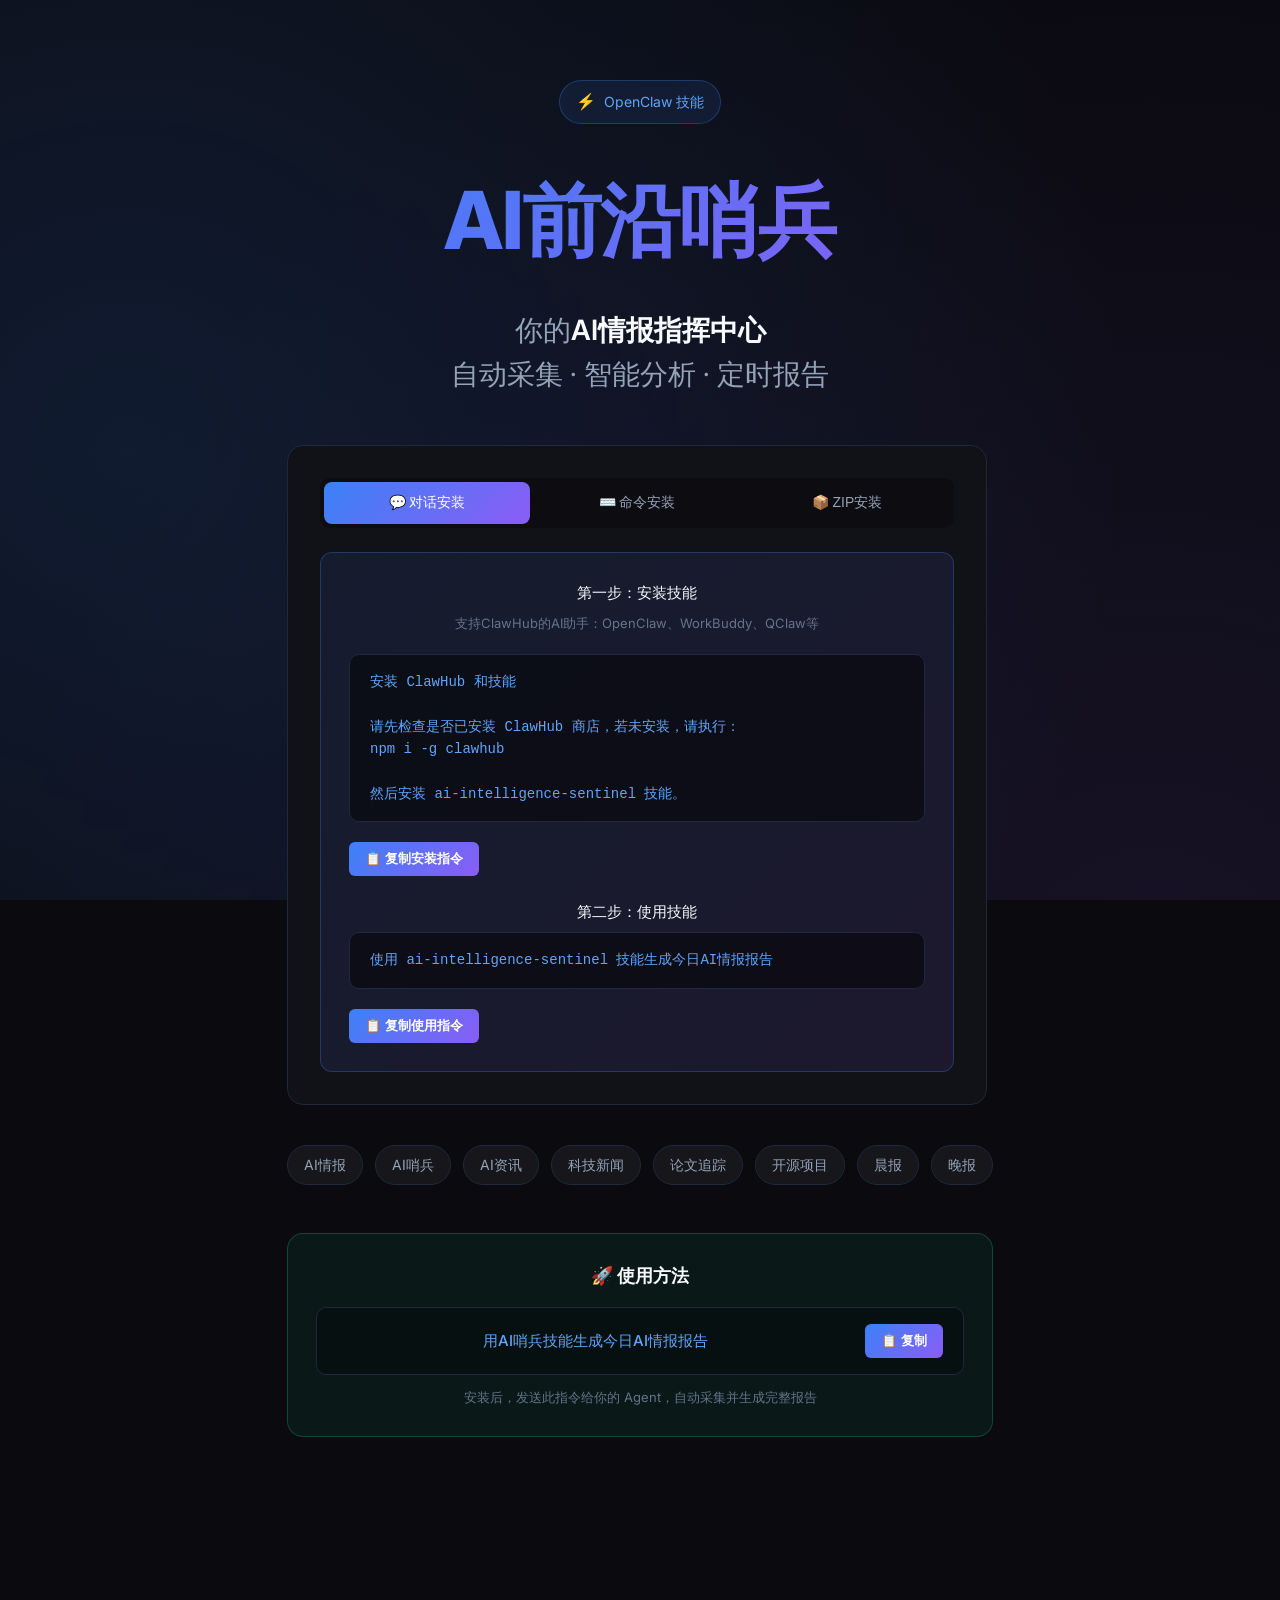
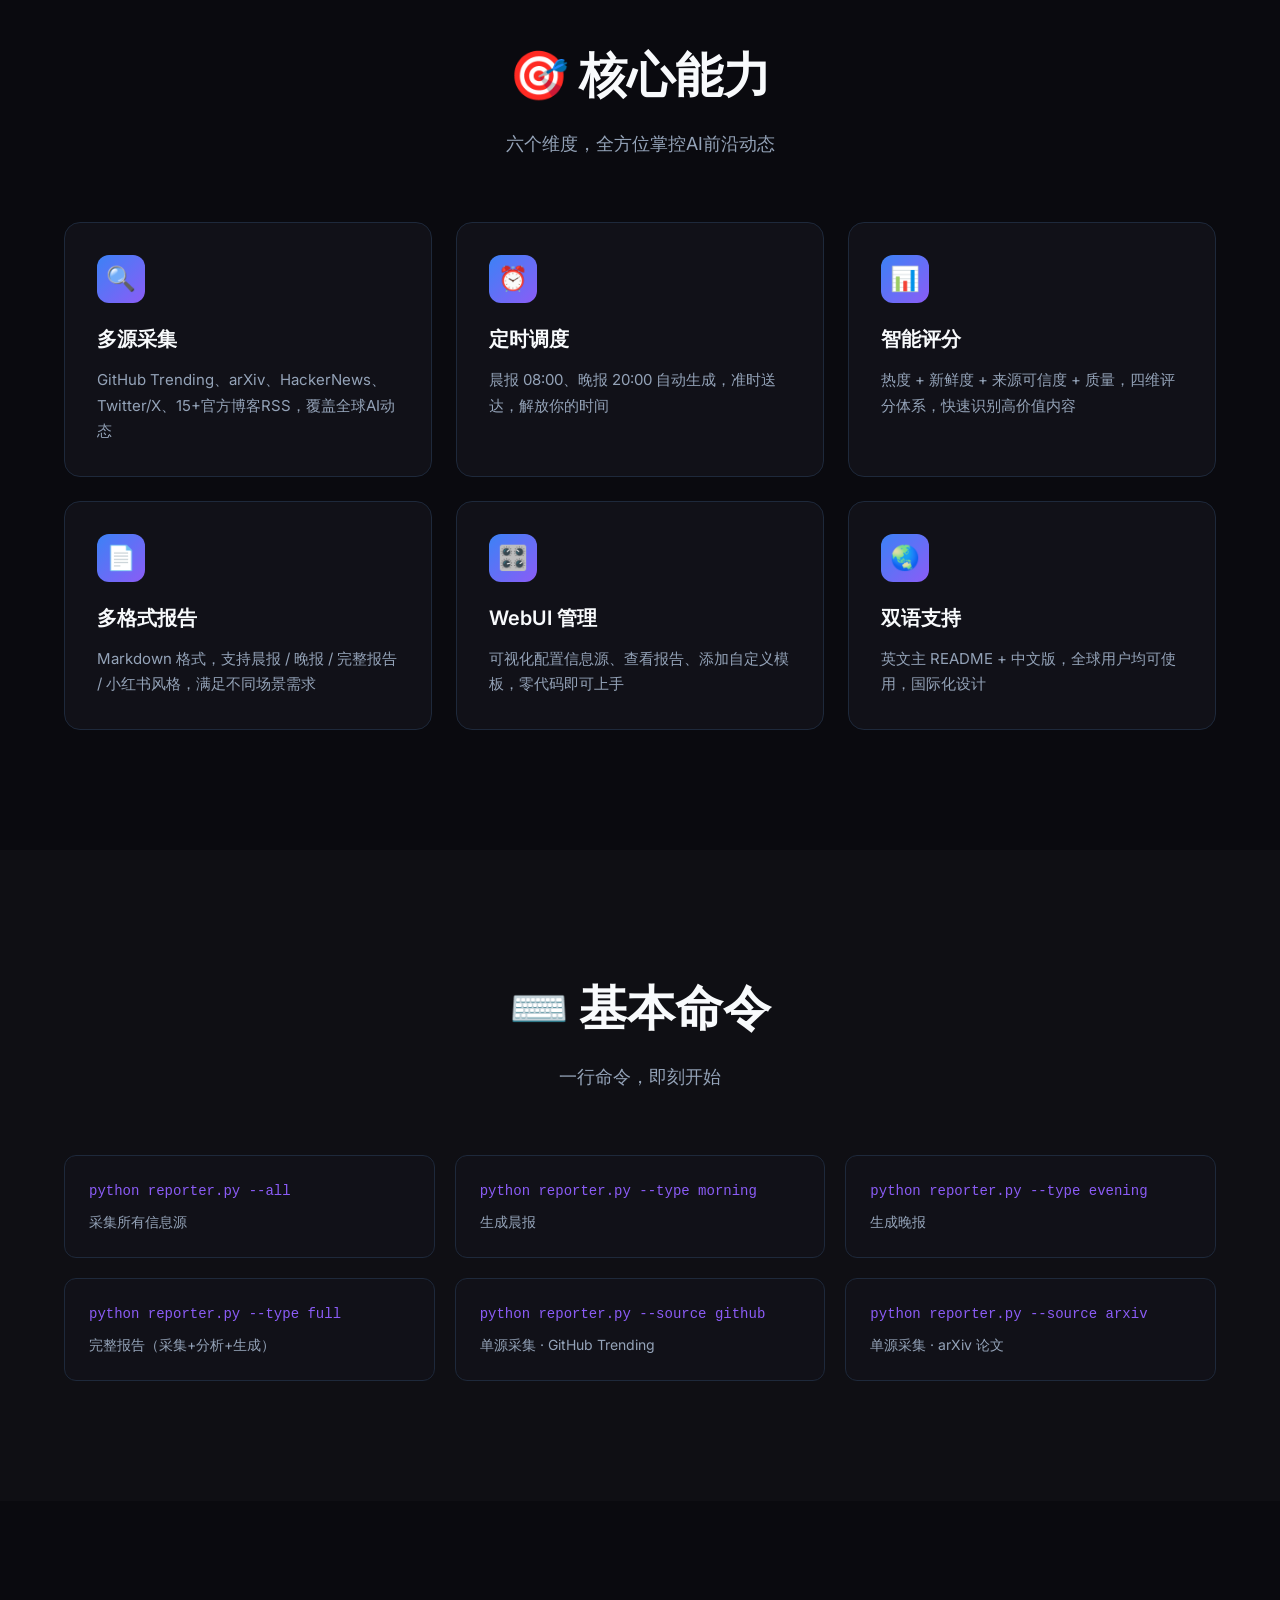
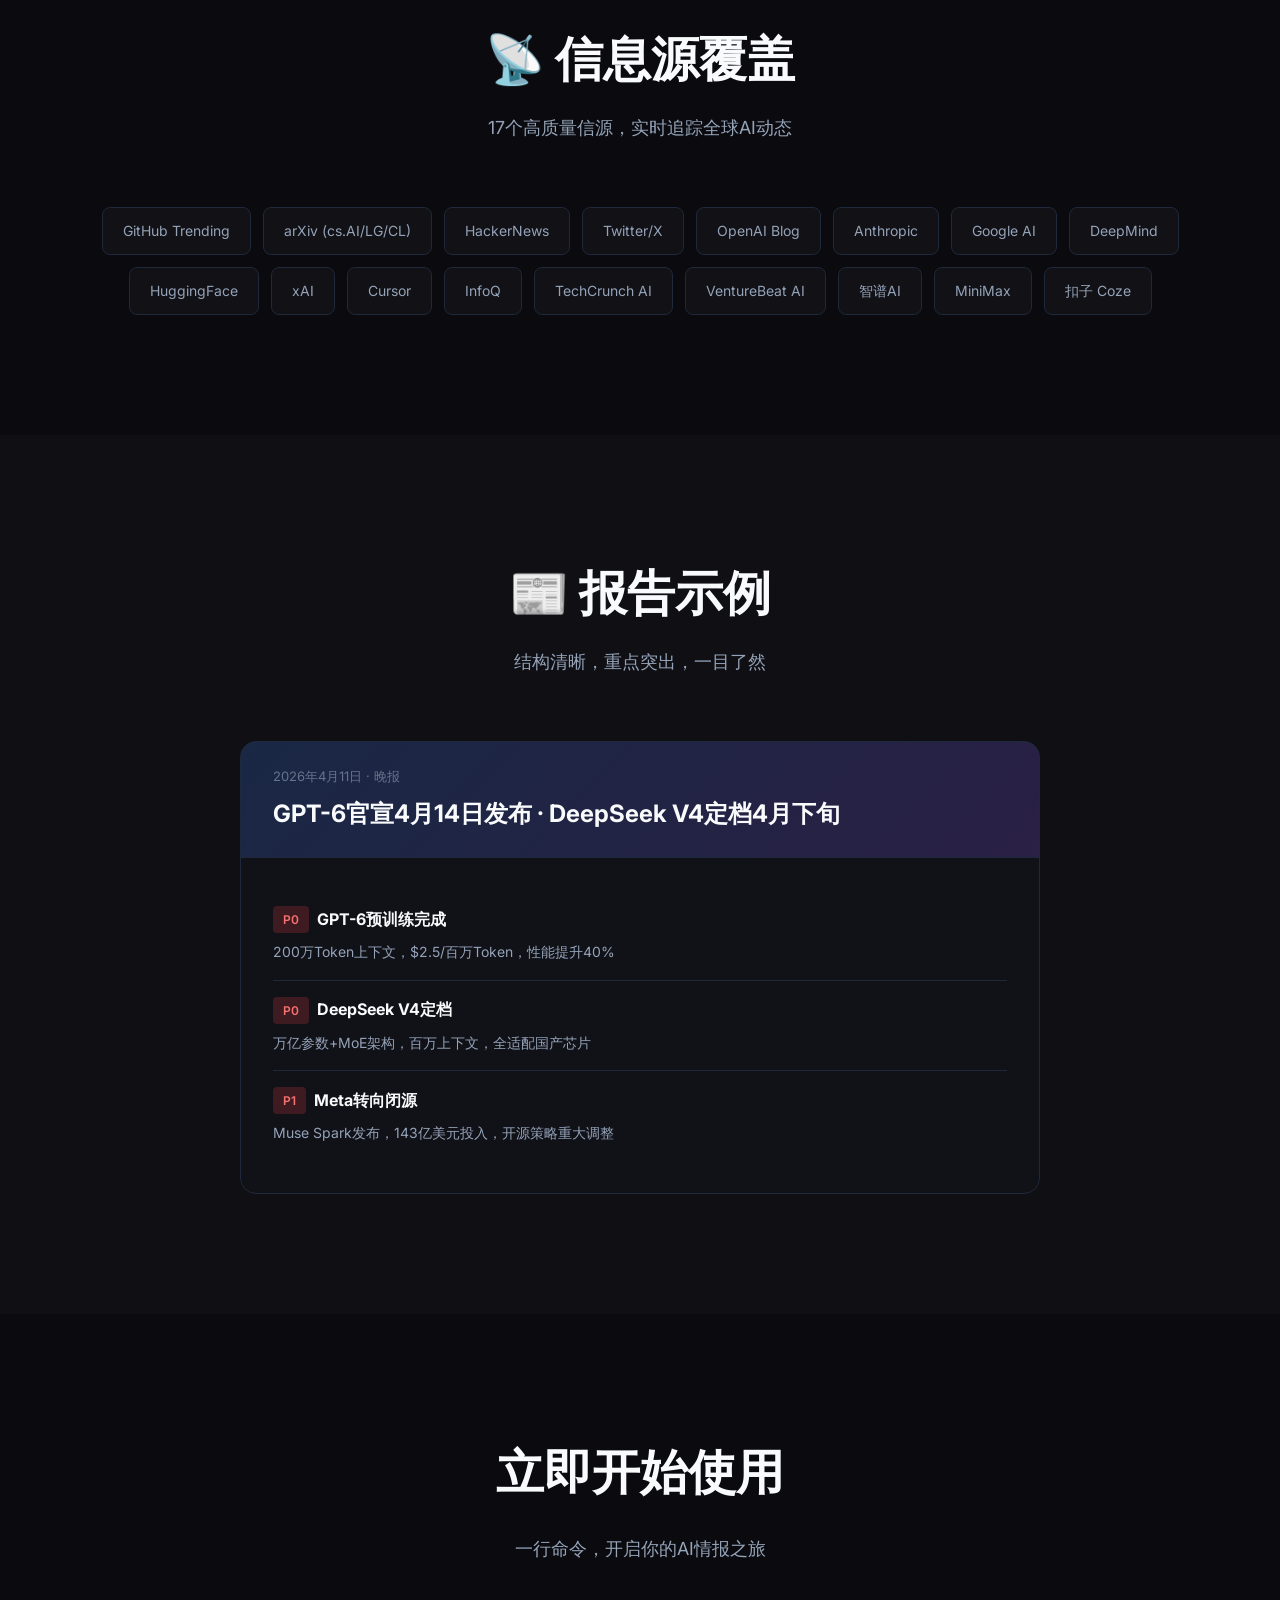
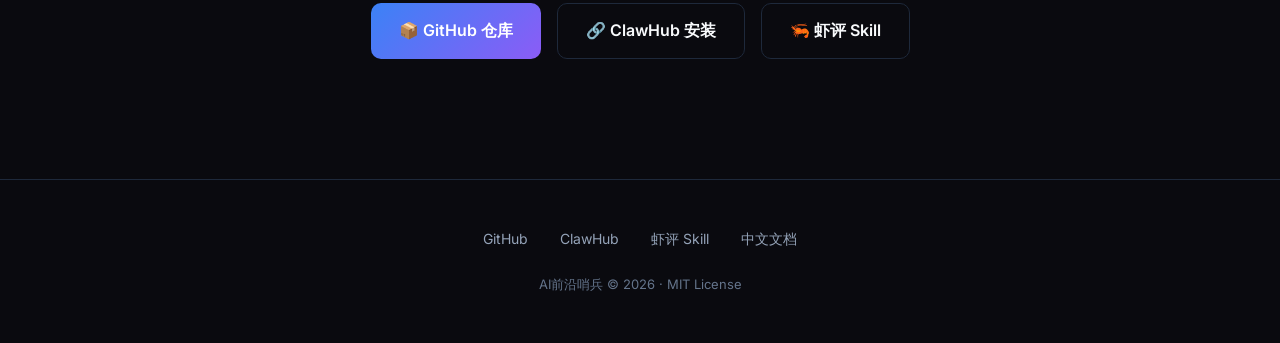
==== commit d6ecd4e1: "还原安装提示词为完整版本" ====
--- a/docs/index.html
+++ b/docs/index.html
@@ -790,8 +790,8 @@
                     <div class="chat-install-box">
                         <div class="chat-install-title">第一步：安装技能</div>
                         <div class="chat-install-support">支持ClawHub的AI助手：OpenClaw、WorkBuddy、QClaw等</div>
-                        <div class="chat-command">安装 ai-intelligence-sentinel 技能</div>
-                        <button class="copy-btn" onclick="copyText('安装 ai-intelligence-sentinel 技能')">
+                        <div class="chat-command">安装 ClawHub 和技能<br><br>请先检查是否已安装 ClawHub 商店，若未安装，请执行：<br>npm i -g clawhub<br><br>然后安装 ai-intelligence-sentinel 技能。</div>
+                        <button class="copy-btn" onclick="copyText('安装 ClawHub 和技能 请先检查是否已安装 ClawHub 商店，若未安装，请安装 npm i -g clawhub ，然后安装 ai-intelligence-sentinel 技能。')">
                             <span id="copyText-chat">📋 复制安装指令</span>
                         </button>
                         <div class="chat-install-title" style="margin-top: 24px;">第二步：使用技能</div>
